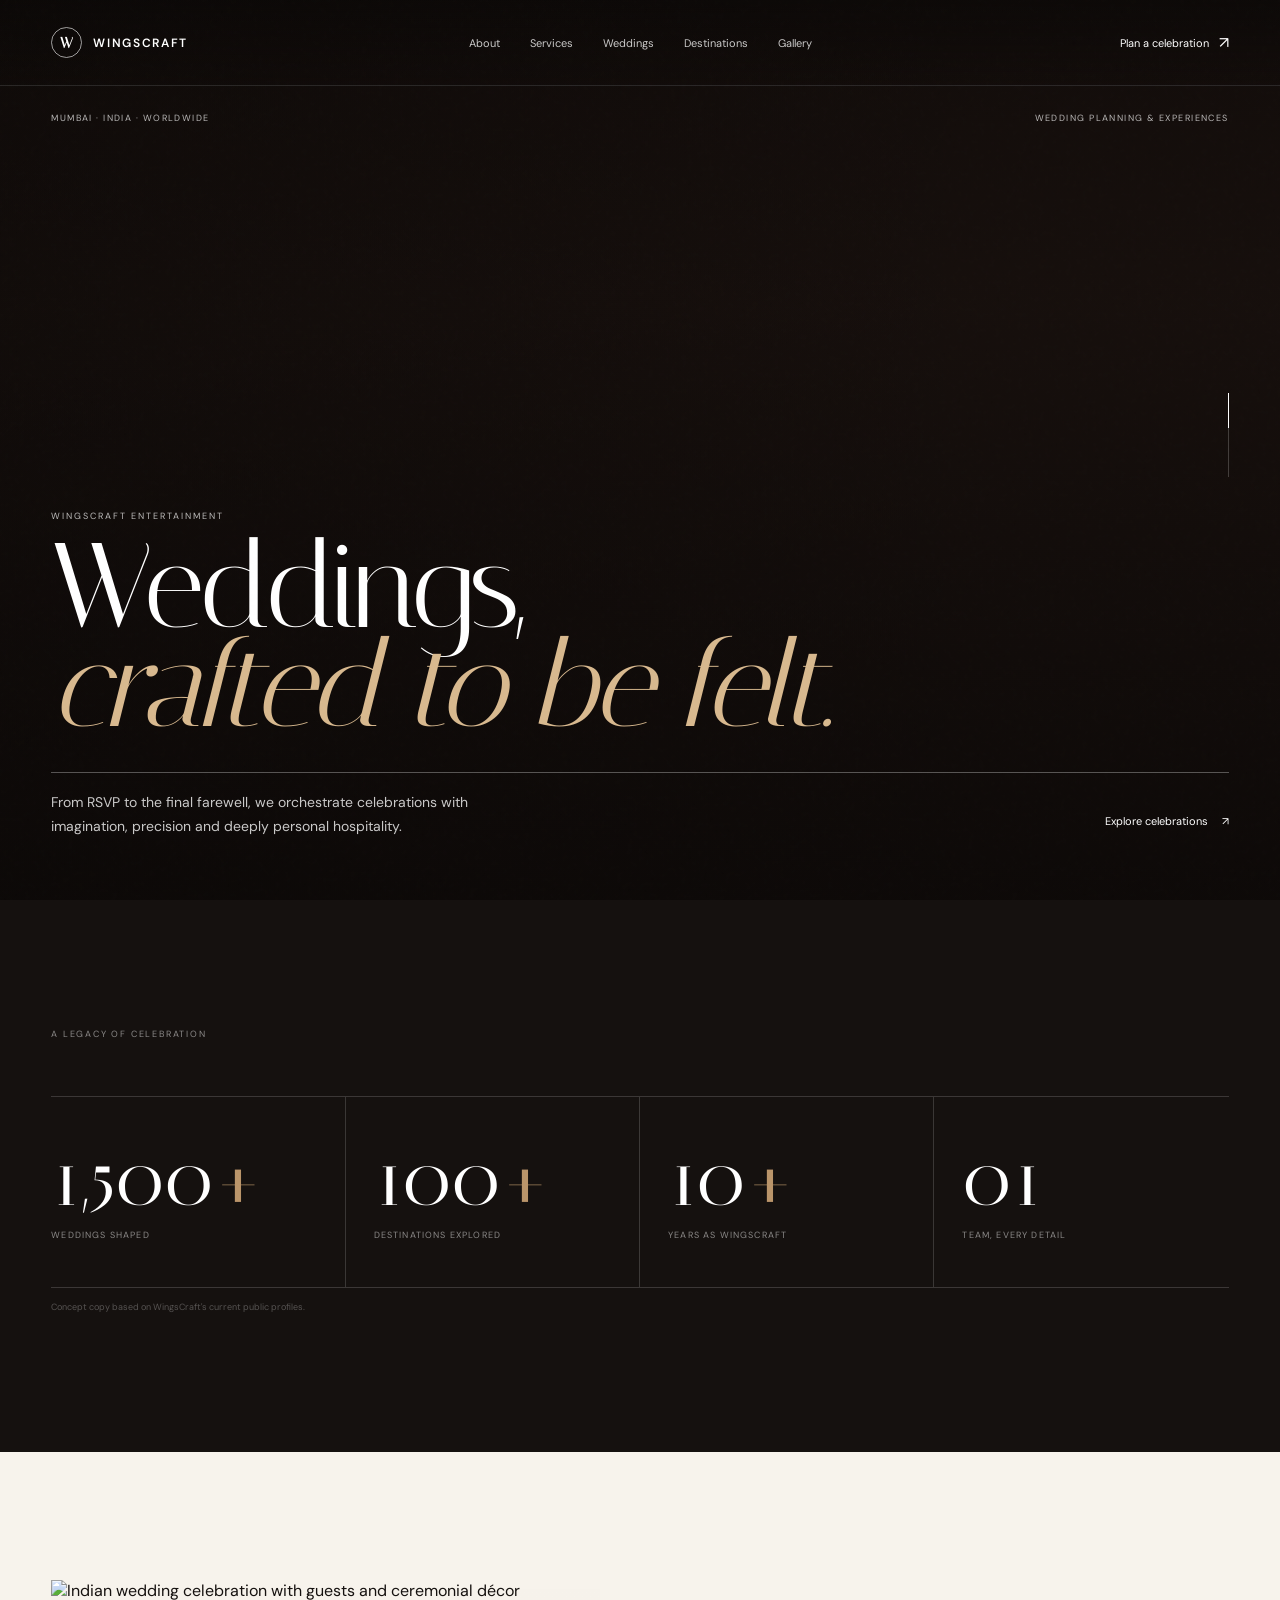
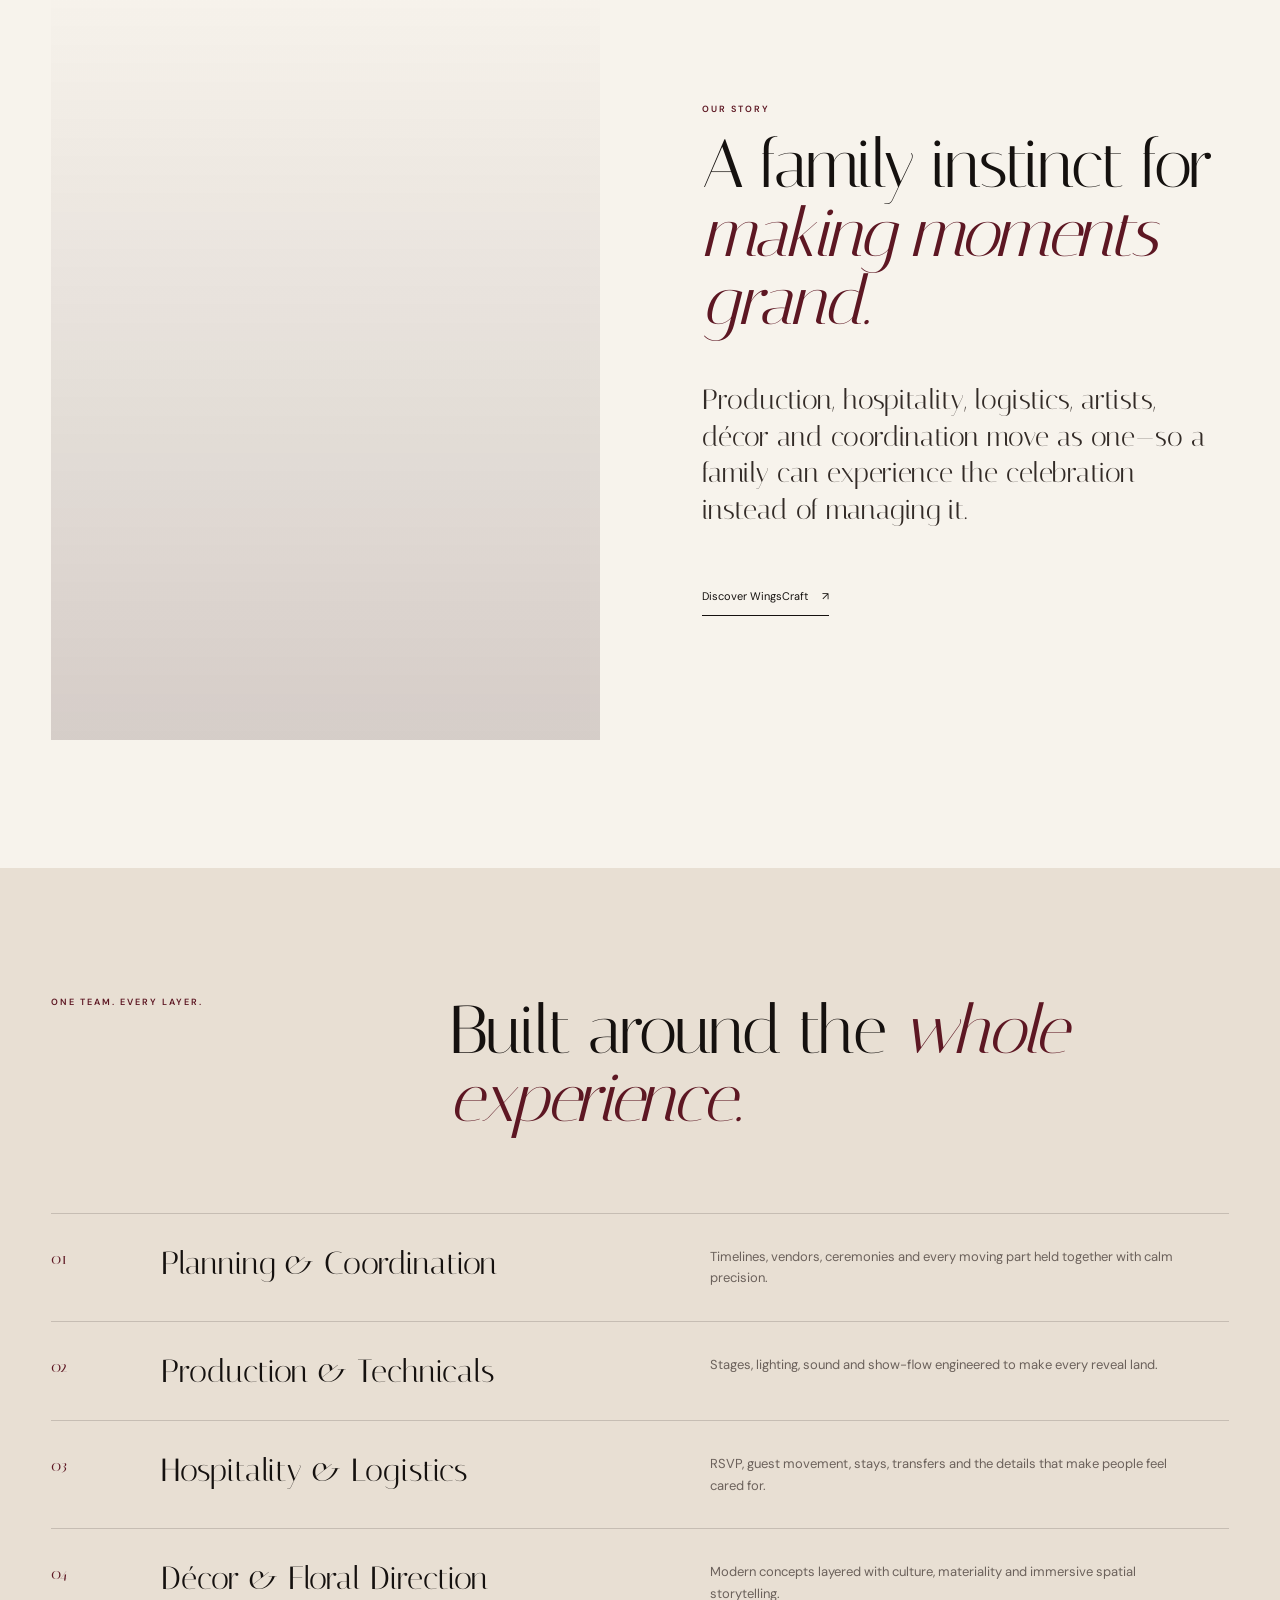
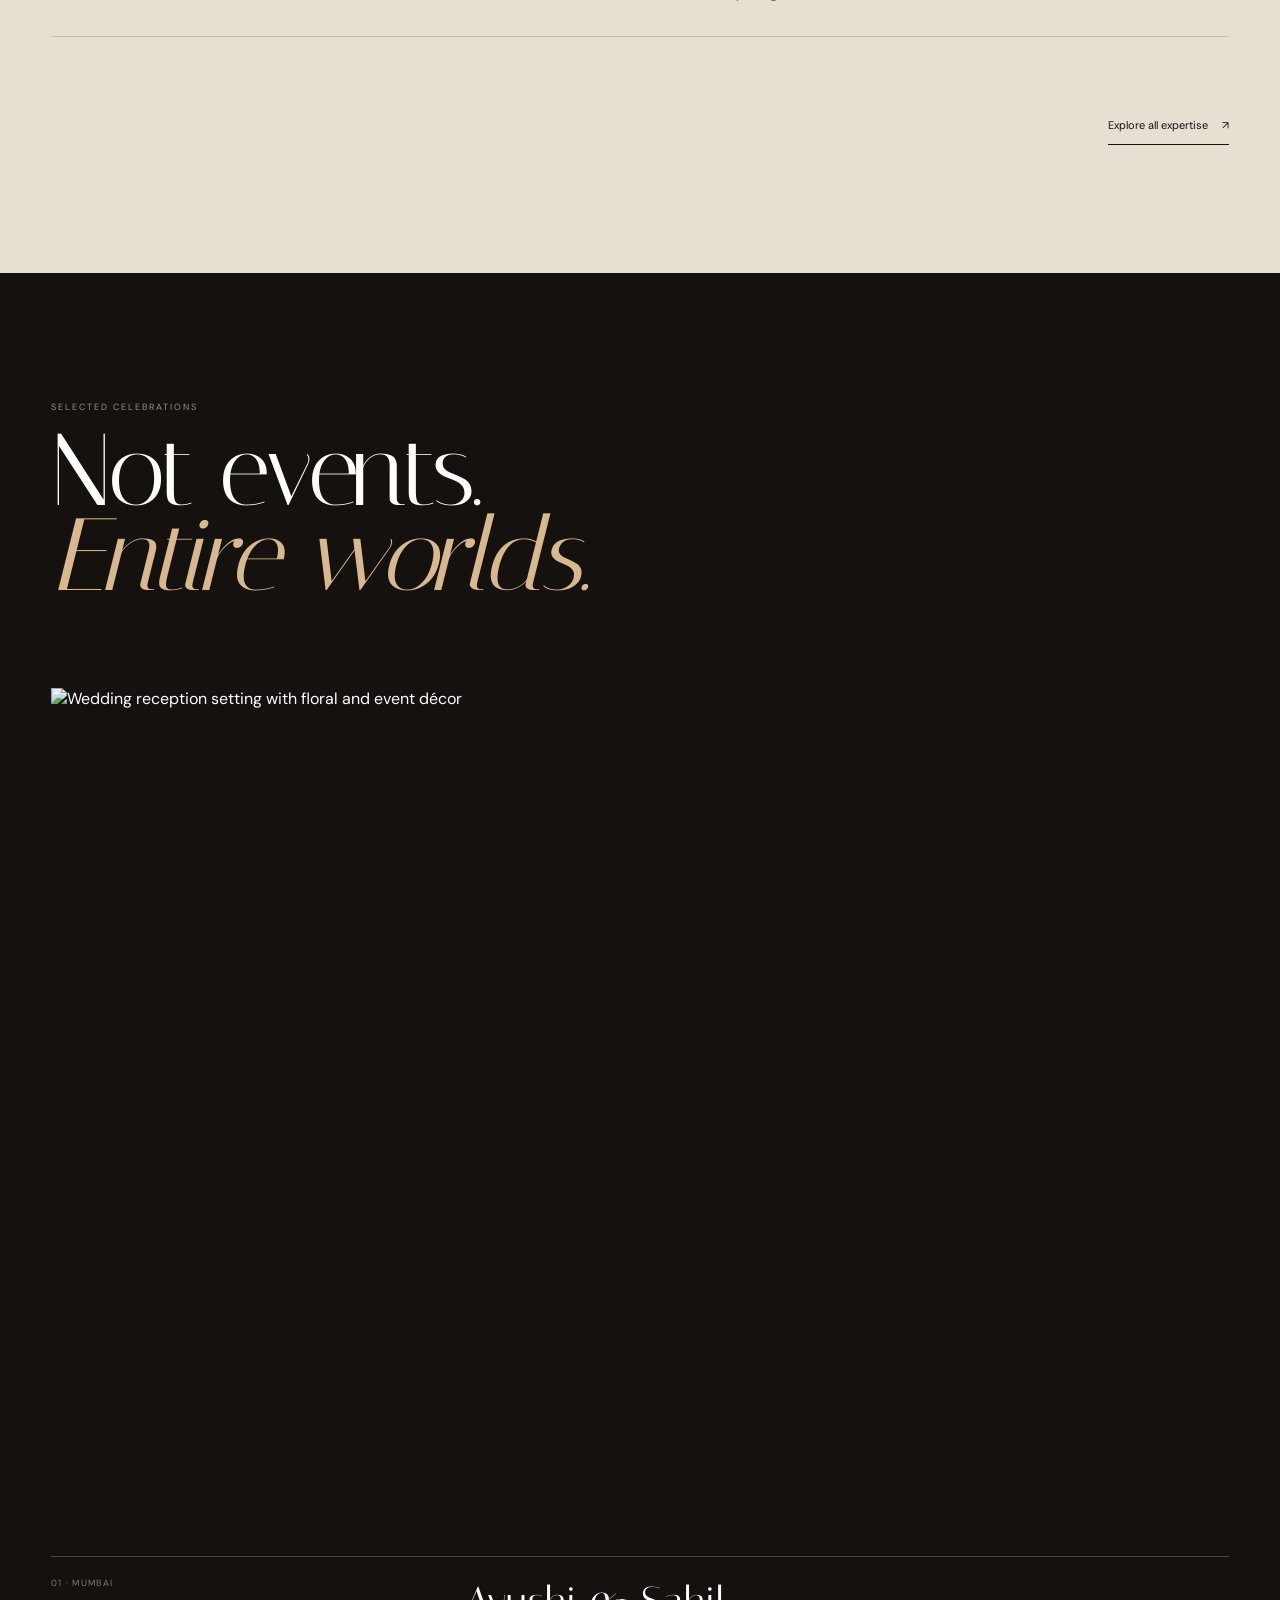
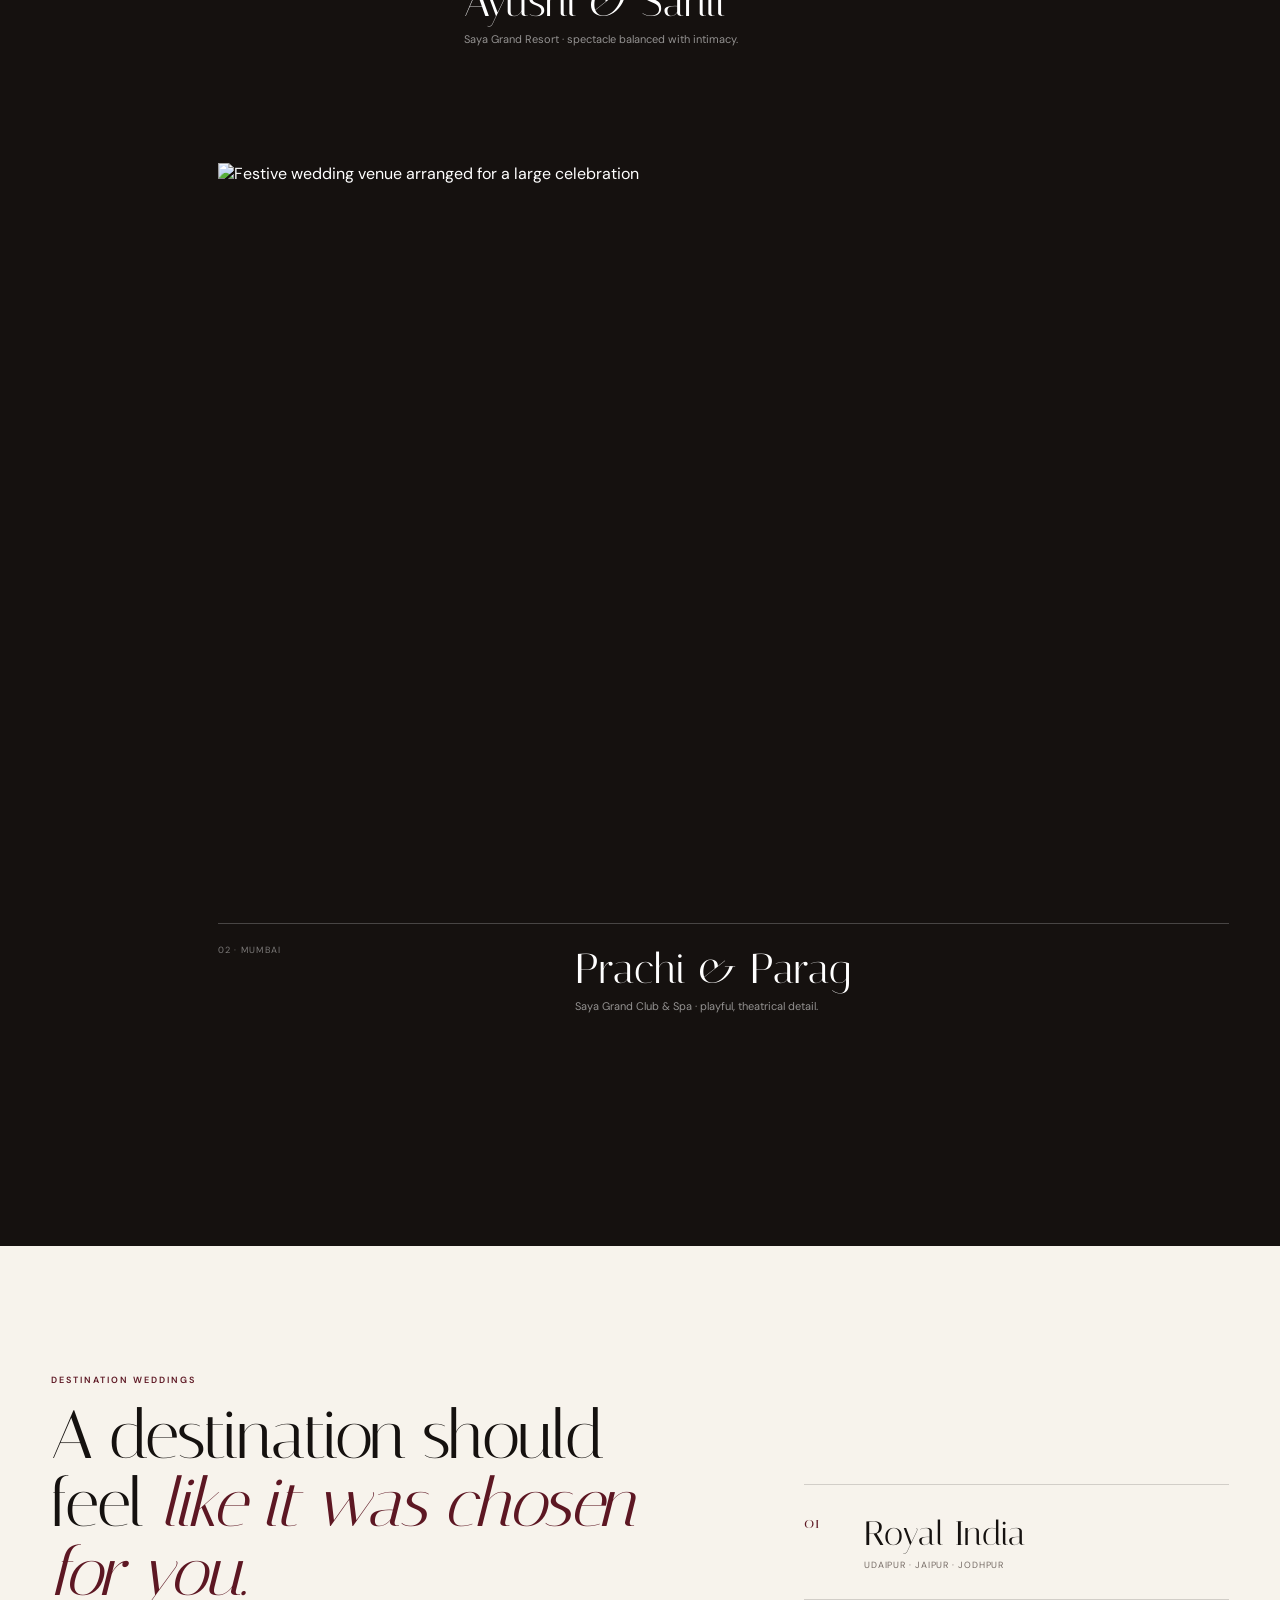
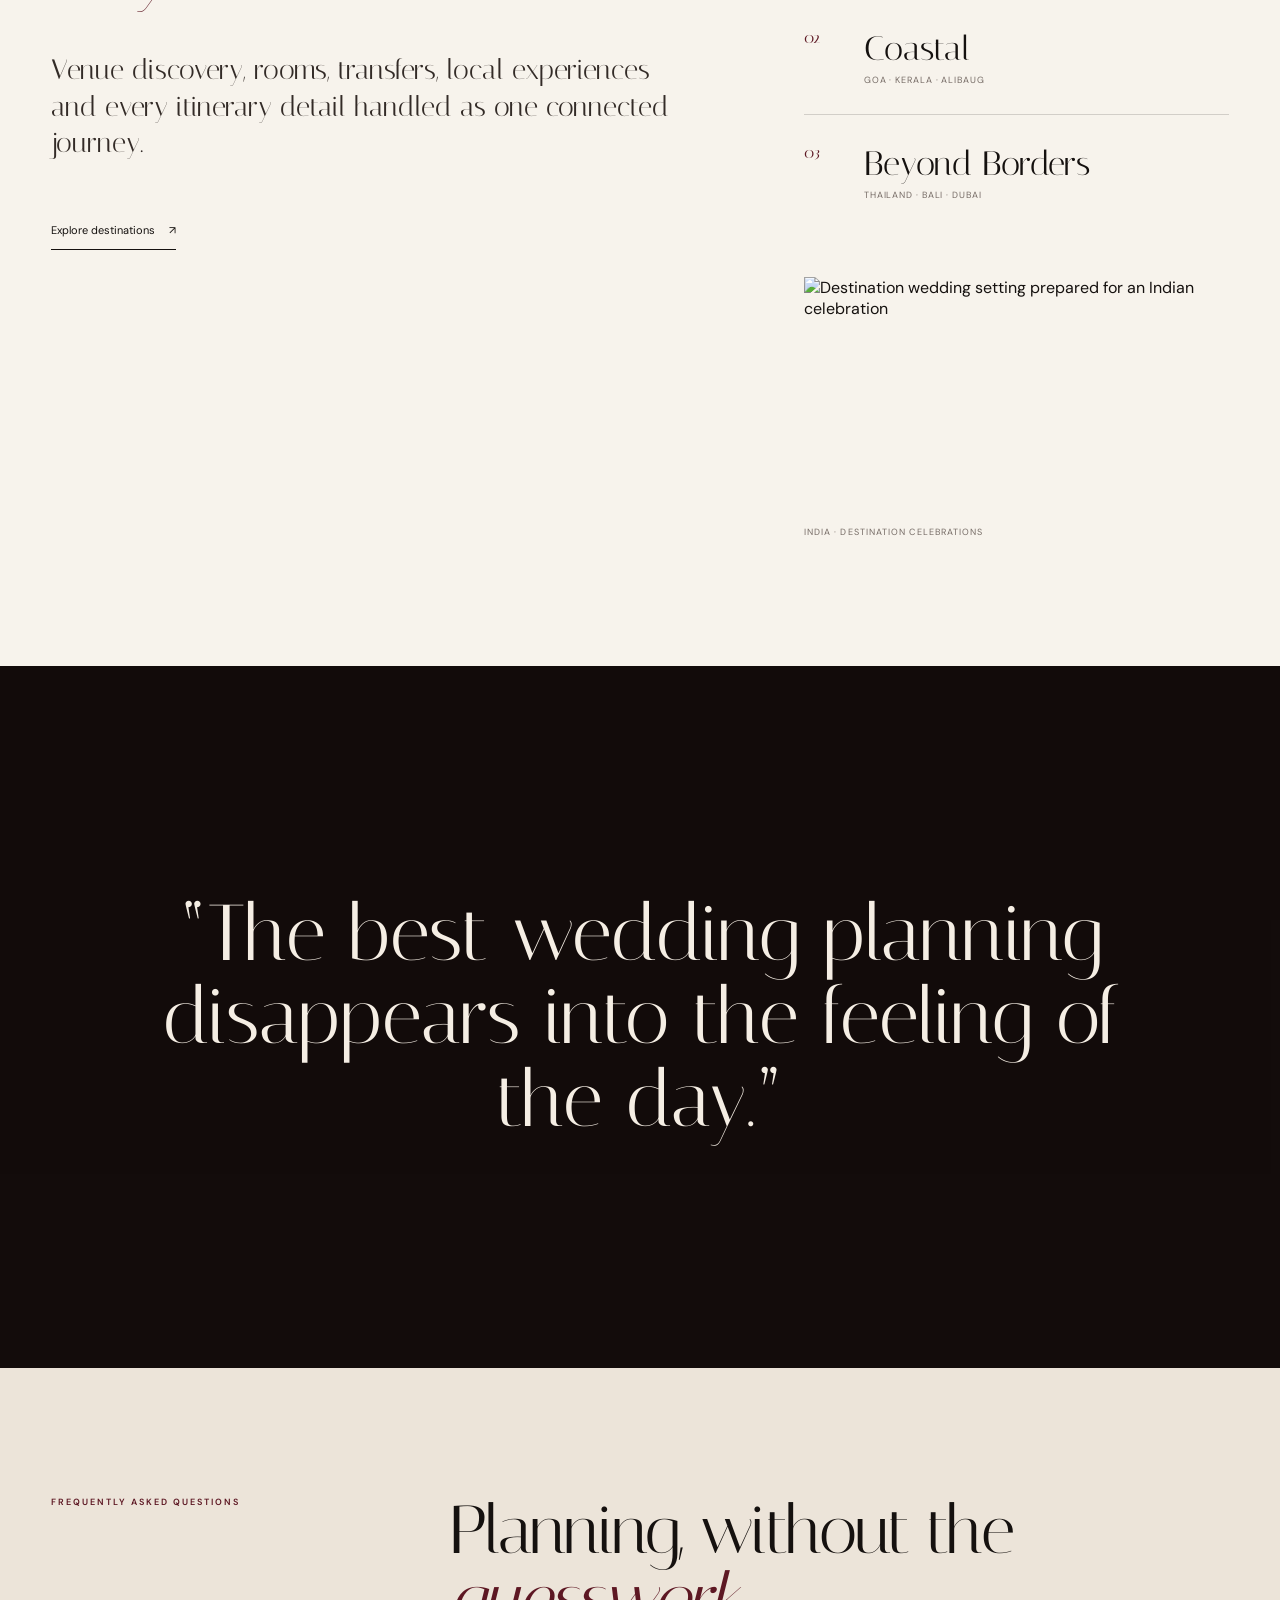
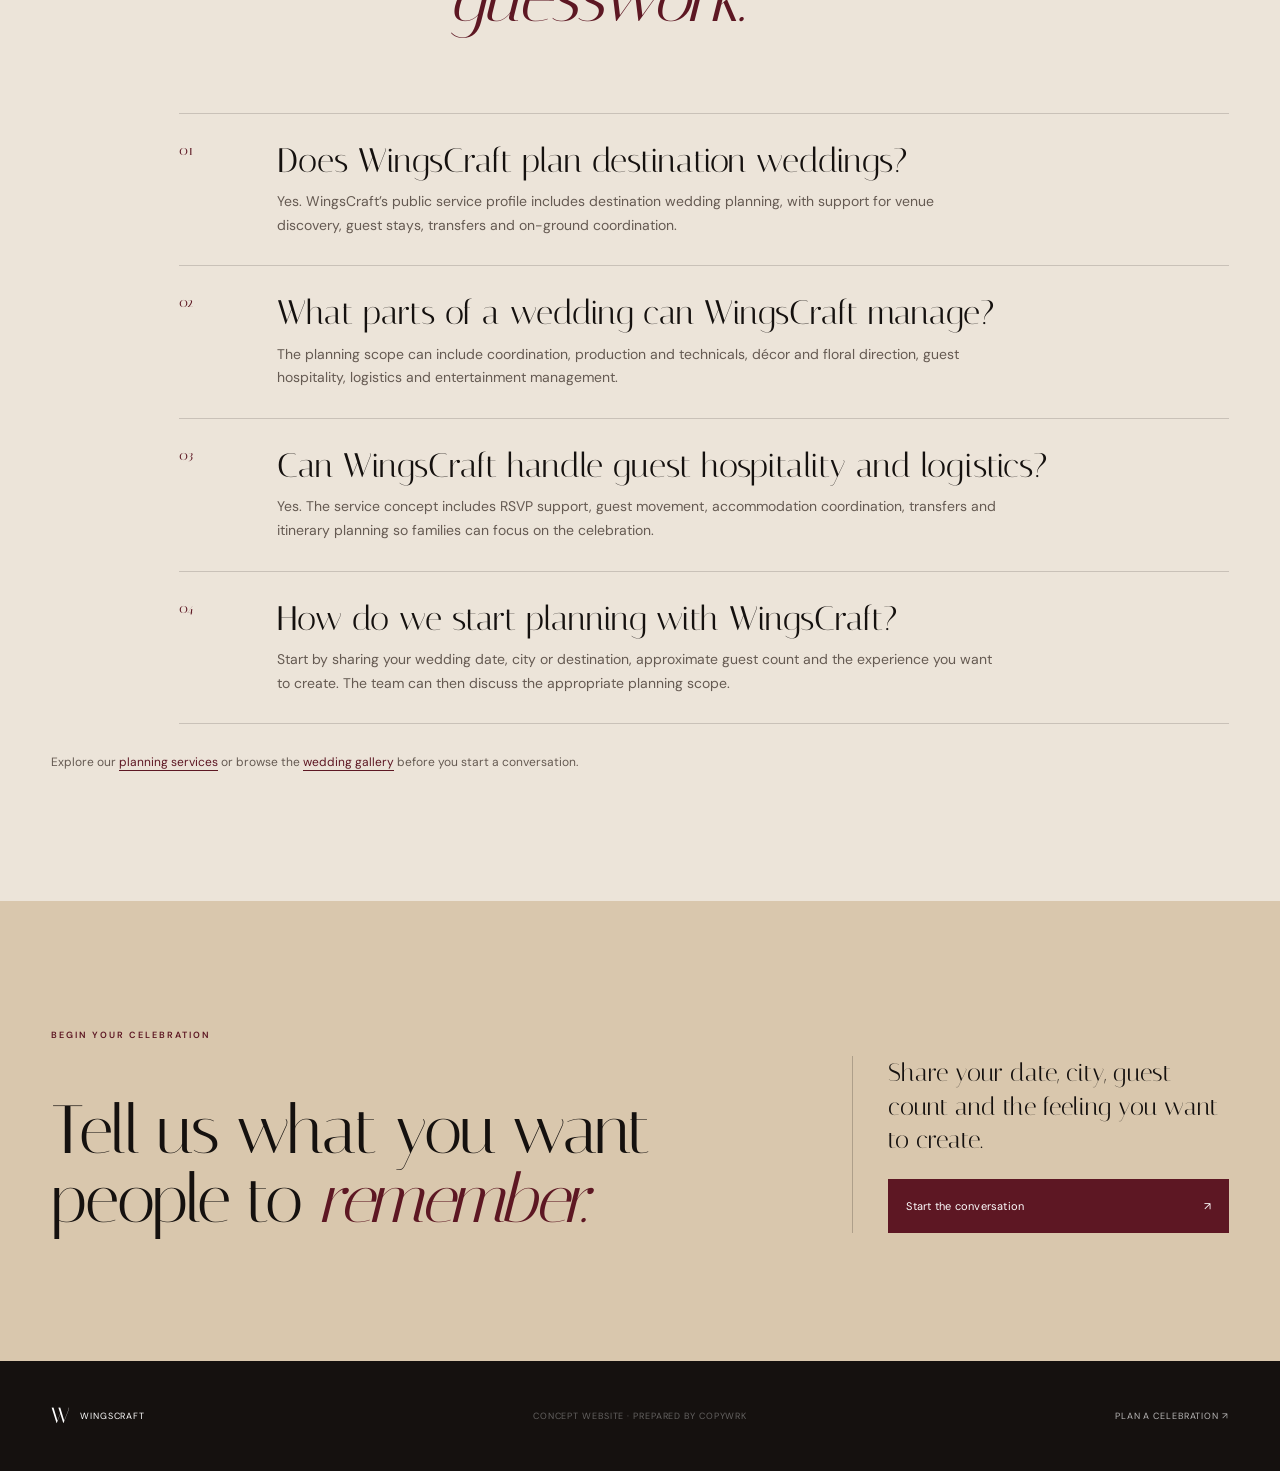
==== index.html @ 8fe32142 "Add files via upload" ====
<!DOCTYPE html>

<html lang="en"><head><meta charset="utf-8"/><meta content="width=device-width,initial-scale=1" name="viewport"/><meta content="#120f0d" name="theme-color"/>
<title>WingsCraft Entertainment | Luxury Wedding Planning</title><meta content="Luxury wedding planning by WingsCraft Entertainment for celebrations in Mumbai, destinations across India and worldwide, from planning to production." name="description"/>
<link href="https://fonts.googleapis.com" rel="preconnect"/><link crossorigin="" href="https://fonts.gstatic.com" rel="preconnect"/><link href="https://fonts.googleapis.com/css2?family=DM+Sans:wght@300;400;500;600&amp;family=Italiana&amp;display=swap" rel="stylesheet"/><link href="/style.css" rel="stylesheet"/><link href="https://wingscraft-demo.vercel.app/" rel="canonical"/><meta content="WingsCraft Entertainment | Luxury Wedding Planning" property="og:title"/><meta content="Luxury wedding planning by WingsCraft Entertainment for celebrations in Mumbai, destinations across India and worldwide, from planning to production." property="og:description"/><meta content="website" property="og:type"/><meta content="https://wingscraft-demo.vercel.app/" property="og:url"/><meta content="summary_large_image" name="twitter:card"/><meta content="WingsCraft Entertainment | Luxury Wedding Planning" name="twitter:title"/><meta content="Luxury wedding planning by WingsCraft Entertainment for celebrations in Mumbai, destinations across India and worldwide, from planning to production." name="twitter:description"/><script id="organization-schema" type="application/ld+json">{"@context": "https://schema.org", "@type": "Organization", "name": "WingsCraft Entertainment", "url": "https://wingscraft-demo.vercel.app", "description": "Wedding planning and event experience company serving Mumbai, India and destination celebrations.", "areaServed": ["Mumbai", "India", "International"], "contactPoint": {"@type": "ContactPoint", "telephone": "+91-96643-38087", "contactType": "customer service", "availableLanguage": ["English", "Hindi"]}}</script><script id="faq-schema" type="application/ld+json">{"@context": "https://schema.org", "@type": "FAQPage", "mainEntity": [{"@type": "Question", "name": "Does WingsCraft plan destination weddings?", "acceptedAnswer": {"@type": "Answer", "text": "Yes. WingsCraft’s public service profile includes destination wedding planning, with support for venue discovery, guest stays, transfers and on-ground coordination."}}, {"@type": "Question", "name": "What parts of a wedding can WingsCraft manage?", "acceptedAnswer": {"@type": "Answer", "text": "The planning scope can include coordination, production and technicals, décor and floral direction, guest hospitality, logistics and entertainment management."}}, {"@type": "Question", "name": "Can WingsCraft handle guest hospitality and logistics?", "acceptedAnswer": {"@type": "Answer", "text": "Yes. The service concept includes RSVP support, guest movement, accommodation coordination, transfers and itinerary planning so families can focus on the celebration."}}, {"@type": "Question", "name": "How do we start planning with WingsCraft?", "acceptedAnswer": {"@type": "Answer", "text": "Start by sharing your wedding date, city or destination, approximate guest count and the experience you want to create. The team can then discuss the appropriate planning scope."}}]}</script></head><body><div aria-hidden="true" class="noise"></div><div aria-hidden="true" class="cursor-glow"></div><header class="nav" id="nav">
<a aria-label="WingsCraft home" class="brand" href="/"><span class="brand-mark">W</span><span class="brand-word">WINGSCRAFT</span></a>
<nav aria-label="Primary" class="desktop-nav">
<a href="/about">About</a><a href="/services">Services</a><a href="/weddings">Weddings</a><a href="/destinations">Destinations</a><a href="/gallery">Gallery</a>
</nav>
<a class="nav-cta" href="/contact">Plan a celebration <span>↗</span></a>
<button aria-expanded="false" aria-label="Open menu" class="menu-toggle"><span></span><span></span></button>
</header>
<div aria-hidden="true" class="mobile-menu">
<nav><a href="/about">About</a><a href="/services">Services</a><a href="/weddings">Weddings</a><a href="/destinations">Destinations</a><a href="/gallery">Gallery</a><a href="/contact">Contact</a></nav>
<div class="mobile-menu-meta"><span>Mumbai · India · Worldwide</span><a href="https://wa.me/919664338087" rel="noopener" target="_blank">WhatsApp ↗</a></div>
</div><main id="top">
<section class="hero"><div aria-hidden="true" class="hero-media"><img alt="Luxury wedding celebration with elegant evening décor" decoding="async" fetchpriority="high" src="https://images.unsplash.com/photo-1773745060497-4cc1df774c72?auto=format&amp;fit=crop&amp;fm=webp&amp;ixlib=rb-4.1.0&amp;q=78&amp;w=1600"/></div><div class="hero-scrim"></div><div class="hero-topline reveal"><span>Mumbai · India · Worldwide</span><span>Wedding Planning &amp; Experiences</span></div><div class="hero-copy"><p class="eyebrow reveal">WingsCraft Entertainment</p><h1 class="display reveal">Weddings,<br/><em>crafted to be felt.</em></h1><div class="hero-bottom reveal"><p>From RSVP to the final farewell, we orchestrate celebrations with imagination, precision and deeply personal hospitality.</p><a class="text-link" href="/weddings">Explore celebrations <span>↗</span></a></div></div><div class="scroll-cue"><span></span></div></section>
<section class="numbers section-pad"><div class="section-kicker">A legacy of celebration</div><div class="number-grid"><article class="stat reveal"><strong>1,500<span>+</span></strong><p>weddings shaped</p></article><article class="stat reveal"><strong>100<span>+</span></strong><p>destinations explored</p></article><article class="stat reveal"><strong>10<span>+</span></strong><p>years as WingsCraft</p></article><article class="stat reveal"><strong>01</strong><p>team, every detail</p></article></div><p class="source-note">Concept copy based on WingsCraft's current public profiles.</p></section>
<section class="story section-pad"><div class="story-grid"><div class="story-image portrait parallax-img"><img alt="Indian wedding celebration with guests and ceremonial décor" decoding="async" loading="lazy" src="https://images.unsplash.com/photo-1735052712489-f45220126a0c?auto=format&amp;fit=crop&amp;fm=webp&amp;ixlib=rb-4.1.0&amp;q=78&amp;w=1200"/></div><div class="story-copy"><p class="eyebrow dark reveal">Our story</p><h2 class="section-title reveal">A family instinct for <em>making moments grand.</em></h2><p class="lead reveal">Production, hospitality, logistics, artists, décor and coordination move as one—so a family can experience the celebration instead of managing it.</p><a class="underline-link reveal" href="/about">Discover WingsCraft <span>↗</span></a></div></div></section>
<section class="services section-pad"><div class="section-head reveal"><p class="eyebrow dark">One team. Every layer.</p><h2 class="section-title">Built around the <em>whole experience.</em></h2></div><div class="service-list"><article class="service-item reveal"><span>01</span><h3>Planning &amp; Coordination</h3><p>Timelines, vendors, ceremonies and every moving part held together with calm precision.</p></article><article class="service-item reveal"><span>02</span><h3>Production &amp; Technicals</h3><p>Stages, lighting, sound and show-flow engineered to make every reveal land.</p></article><article class="service-item reveal"><span>03</span><h3>Hospitality &amp; Logistics</h3><p>RSVP, guest movement, stays, transfers and the details that make people feel cared for.</p></article><article class="service-item reveal"><span>04</span><h3>Décor &amp; Floral Direction</h3><p>Modern concepts layered with culture, materiality and immersive spatial storytelling.</p></article></div><div class="section-action"><a class="underline-link" href="/services">Explore all expertise <span>↗</span></a></div></section>
<section class="work"><div class="work-intro section-pad reveal"><p class="eyebrow">Selected celebrations</p><h2 class="display small">Not events.<br/><em>Entire worlds.</em></h2></div><a class="project project-one" href="/weddings"><div class="project-image"><img alt="Wedding reception setting with floral and event décor" decoding="async" loading="lazy" src="https://images.unsplash.com/photo-1744805624954-a6686543c3ff?auto=format&amp;fit=crop&amp;fm=webp&amp;ixlib=rb-4.1.0&amp;q=80&amp;w=1300"/></div><div class="project-meta"><span>01 · Mumbai</span><div><h3>Ayushi &amp; Sahil</h3><p>Saya Grand Resort · spectacle balanced with intimacy.</p></div></div></a><a class="project project-two" href="/weddings"><div class="project-image"><img alt="Festive wedding venue arranged for a large celebration" decoding="async" loading="lazy" src="https://images.unsplash.com/photo-1722952934708-749c22eb2e58?auto=format&amp;fit=crop&amp;fm=webp&amp;ixlib=rb-4.1.0&amp;q=80&amp;w=1300"/></div><div class="project-meta"><span>02 · Mumbai</span><div><h3>Prachi &amp; Parag</h3><p>Saya Grand Club &amp; Spa · playful, theatrical detail.</p></div></div></a></section>
<section class="destinations section-pad"><div class="dest-grid"><div class="dest-copy"><p class="eyebrow dark reveal">Destination weddings</p><h2 class="section-title reveal">A destination should feel <em>like it was chosen for you.</em></h2><p class="lead reveal">Venue discovery, rooms, transfers, local experiences and every itinerary detail handled as one connected journey.</p><a class="underline-link reveal" href="/destinations">Explore destinations <span>↗</span></a></div><div class="dest-cards"><article class="dest-card reveal"><span>01</span><h3>Royal India</h3><p>Udaipur · Jaipur · Jodhpur</p></article><article class="dest-card reveal"><span>02</span><h3>Coastal</h3><p>Goa · Kerala · Alibaug</p></article><article class="dest-card reveal"><span>03</span><h3>Beyond Borders</h3><p>Thailand · Bali · Dubai</p></article><figure class="dest-visual reveal"><img alt="Destination wedding setting prepared for an Indian celebration" decoding="async" loading="lazy" src="https://images.unsplash.com/photo-1735052712489-f45220126a0c?auto=format&amp;fit=crop&amp;fm=webp&amp;ixlib=rb-4.1.0&amp;q=76&amp;w=1000"/><figcaption>India · destination celebrations</figcaption></figure></div></div></section>
<section class="manifesto"><div class="manifesto-image"><img alt="Wedding guests celebrating together beneath warm event lighting" decoding="async" loading="lazy" src="https://images.unsplash.com/photo-1735052712464-9d24b69be5f5?auto=format&amp;fit=crop&amp;fm=webp&amp;ixlib=rb-4.1.0&amp;q=80&amp;w=1400"/></div><div class="manifesto-overlay"></div><blockquote class="reveal">“The best wedding planning disappears into the feeling of the day.”</blockquote></section>
<section class="faq-section section-pad" id="faq"><div class="section-head reveal"><p class="eyebrow dark">Frequently asked questions</p><h2 class="section-title">Planning, without the <em>guesswork.</em></h2></div><div class="faq-list"><article class="faq-item reveal"><span>01</span><div><h3>Does WingsCraft plan destination weddings?</h3><p>Yes. WingsCraft’s public service profile includes destination wedding planning, with support for venue discovery, guest stays, transfers and on-ground coordination.</p></div></article><article class="faq-item reveal"><span>02</span><div><h3>What parts of a wedding can WingsCraft manage?</h3><p>The planning scope can include coordination, production and technicals, décor and floral direction, guest hospitality, logistics and entertainment management.</p></div></article><article class="faq-item reveal"><span>03</span><div><h3>Can WingsCraft handle guest hospitality and logistics?</h3><p>Yes. The service concept includes RSVP support, guest movement, accommodation coordination, transfers and itinerary planning so families can focus on the celebration.</p></div></article><article class="faq-item reveal"><span>04</span><div><h3>How do we start planning with WingsCraft?</h3><p>Start by sharing your wedding date, city or destination, approximate guest count and the experience you want to create. The team can then discuss the appropriate planning scope.</p></div></article></div><p class="faq-links reveal">Explore our <a href="/services">planning services</a> or browse the <a href="/gallery">wedding gallery</a> before you start a conversation.</p></section><section class="contact section-pad"><p class="eyebrow dark reveal">Begin your celebration</p><div class="contact-grid"><h2 class="section-title reveal">Tell us what you want people to <em>remember.</em></h2><div class="contact-card reveal"><p>Share your date, city, guest count and the feeling you want to create.</p><a class="primary-btn" href="/contact">Start the conversation <span>↗</span></a></div></div></section>
</main><footer>
<a class="footer-brand" href="/"><span>W</span> WINGSCRAFT</a>
<div class="footer-note">Concept website · Prepared by Copywrk</div>
<a href="/contact">Plan a celebration ↗</a>
</footer><div aria-label="Quick contact" class="mobile-contact-bar"><a href="/weddings">View weddings</a><a href="https://wa.me/919664338087" rel="noopener" target="_blank">WhatsApp WingsCraft</a></div><script src="https://cdn.jsdelivr.net/npm/@studio-freight/lenis@1.0.42/dist/lenis.min.js"></script><script src="https://cdn.jsdelivr.net/npm/animejs@3.2.2/lib/anime.min.js"></script><script src="/script.js"></script></body></html>
---- style.css ----
:root{
  --ink:#15110f;
  --cream:#f2ede5;
  --paper:#f7f3ec;
  --wine:#5d1723;
  --gold:#ba956a;
  --line:rgba(21,17,15,.16);
  --sans:"DM Sans",system-ui,-apple-system,BlinkMacSystemFont,"Segoe UI",sans-serif;
  --serif:"Italiana",Georgia,serif;
  --gutter:20px;
  --section:76px;
  --nav-h:68px;
}

*{box-sizing:border-box}
html{scroll-behavior:smooth;background:var(--ink);text-size-adjust:100%;-webkit-text-size-adjust:100%}
body{margin:0;padding-bottom:72px;color:var(--ink);background:var(--paper);font-family:var(--sans);font-weight:400;overflow-x:hidden;-webkit-font-smoothing:antialiased}
a{color:inherit;text-decoration:none}
img{max-width:100%;display:block}
button,input{font:inherit}
button,a{-webkit-tap-highlight-color:transparent}
::selection{background:var(--wine);color:#fff}
.noise{position:fixed;inset:0;pointer-events:none;z-index:9998;opacity:.022;background-image:url("data:image/svg+xml,%3Csvg viewBox='0 0 180 180' xmlns='http://www.w3.org/2000/svg'%3E%3Cfilter id='n'%3E%3CfeTurbulence type='fractalNoise' baseFrequency='.92' numOctaves='4' stitchTiles='stitch'/%3E%3C/filter%3E%3Crect width='100%25' height='100%25' filter='url(%23n)' opacity='.55'/%3E%3C/svg%3E")}
.cursor-glow{display:none}
.reveal{opacity:0;transform:translateY(18px)}

/* Mobile-first navigation */
.nav{position:fixed;left:0;right:0;top:0;height:var(--nav-h);display:flex;align-items:center;justify-content:space-between;padding:0 var(--gutter);z-index:1001;color:#fff;border-bottom:1px solid rgba(255,255,255,.12);transition:height .3s ease,background .3s ease,border-color .3s ease;background:linear-gradient(to bottom,rgba(10,8,7,.58),rgba(10,8,7,.08))}
.nav.scrolled{background:rgba(21,17,15,.92);backdrop-filter:blur(16px);-webkit-backdrop-filter:blur(16px);border-color:rgba(255,255,255,.08)}
.brand{display:flex;align-items:center;gap:9px;letter-spacing:.14em;font-size:10px;font-weight:600;position:relative;z-index:1002}
.brand-mark{display:grid;place-items:center;width:31px;height:31px;border:1px solid rgba(255,255,255,.6);border-radius:50%;font-family:var(--serif);font-size:15px;letter-spacing:0}
.desktop-nav,.nav-cta{display:none}
.menu-toggle{display:grid;place-items:center;width:44px;height:44px;background:none;border:0;color:#fff;padding:8px;cursor:pointer;position:relative;z-index:1002}
.menu-toggle span{display:block;width:25px;height:1px;background:currentColor;margin:4px 0;transition:transform .32s ease}
.nav.menu-open{background:transparent;border-color:transparent}
.nav.menu-open .menu-toggle span:first-child{transform:translateY(4.5px) rotate(45deg)}
.nav.menu-open .menu-toggle span:last-child{transform:translateY(-4.5px) rotate(-45deg)}
.mobile-menu{position:fixed;inset:0;background:var(--ink);color:#fff;z-index:1000;display:flex;flex-direction:column;justify-content:space-between;padding:calc(var(--nav-h) + 46px) var(--gutter) calc(28px + env(safe-area-inset-bottom));opacity:0;visibility:hidden;transform:translateY(-10px);transition:opacity .28s ease,visibility .28s ease,transform .28s ease}
.mobile-menu.open{opacity:1;visibility:visible;transform:none}
.mobile-menu nav{display:flex;flex-direction:column}
.mobile-menu nav a{font-family:var(--serif);font-size:clamp(37px,11vw,54px);line-height:1.05;border-bottom:1px solid rgba(255,255,255,.14);padding:11px 0;min-height:56px}
.mobile-menu-meta{display:grid;gap:12px;font-size:10px;letter-spacing:.08em;text-transform:uppercase;color:rgba(255,255,255,.55)}
.mobile-menu-meta a{color:#fff}

/* Persistent phone CTA */
.mobile-contact-bar{position:fixed;left:0;right:0;bottom:0;z-index:950;display:grid;grid-template-columns:.85fr 1.15fr;gap:8px;padding:8px 10px calc(8px + env(safe-area-inset-bottom));background:rgba(21,17,15,.94);backdrop-filter:blur(14px);-webkit-backdrop-filter:blur(14px);border-top:1px solid rgba(255,255,255,.1)}
.mobile-contact-bar a{min-height:48px;display:flex;align-items:center;justify-content:center;font-size:11px;font-weight:600;letter-spacing:.05em;text-transform:uppercase;border:1px solid rgba(255,255,255,.22);color:#fff}
.mobile-contact-bar a:last-child{background:var(--wine);border-color:var(--wine)}

/* Mobile-first home hero */
.hero{height:100svh;min-height:650px;position:relative;color:#fff;overflow:hidden;background:#19110e}
.hero-media{position:absolute;inset:-3%;background-image:url('https://images.unsplash.com/photo-1773745060497-4cc1df774c72?auto=format&fit=crop&fm=jpg&ixlib=rb-4.1.0&q=78&w=1600');background-size:cover;background-position:56% center;transform:scale(1.03)}
.hero-scrim{position:absolute;inset:0;background:linear-gradient(180deg,rgba(11,8,7,.48),rgba(11,8,7,.18) 34%,rgba(11,8,7,.83) 100%),linear-gradient(90deg,rgba(9,7,6,.36),transparent 78%)}
.hero-topline{position:absolute;top:calc(var(--nav-h) + 27px);left:var(--gutter);right:var(--gutter);font-size:9px;letter-spacing:.16em;text-transform:uppercase;color:rgba(255,255,255,.7)}
.hero-topline span:last-child{display:none}
.hero-copy{position:absolute;left:var(--gutter);right:var(--gutter);bottom:34px;z-index:2}
.eyebrow{font-size:9px;letter-spacing:.22em;text-transform:uppercase;margin:0 0 15px;color:rgba(255,255,255,.72)}
.eyebrow.dark{color:var(--wine);font-weight:600}
.display{font-family:var(--serif);font-size:clamp(49px,15vw,68px);line-height:.9;letter-spacing:-.035em;font-weight:400;margin:0;max-width:1100px}
.display em,.section-title em{font-style:italic;color:#d8b98f}
.display.small{font-size:clamp(47px,14vw,64px)}
.hero-bottom{margin-top:27px;border-top:1px solid rgba(255,255,255,.3);padding-top:16px;display:grid;gap:18px}
.hero-bottom p{font-size:13px;line-height:1.6;color:rgba(255,255,255,.78);margin:0;max-width:470px}
.text-link{font-size:11px;display:inline-flex;gap:14px;align-items:center;white-space:nowrap;min-height:36px}
.scroll-cue{display:none}

/* Shared mobile typography + spacing */
.section-pad{padding:var(--section) var(--gutter)}
.section-kicker{font-size:9px;letter-spacing:.2em;text-transform:uppercase;color:rgba(255,255,255,.5);margin-bottom:34px}
.section-title{font-family:var(--serif);font-size:clamp(41px,12.5vw,58px);line-height:1.01;letter-spacing:-.03em;font-weight:400;margin:0;color:var(--ink)}
.section-title em{color:var(--wine)}
.lead{font-family:var(--serif);font-size:24px;line-height:1.3;margin:30px 0 18px;color:#332b27}
.body-copy{font-size:13px;line-height:1.75;max-width:560px;color:#6b615b}
.underline-link{display:inline-flex;gap:14px;align-items:center;margin-top:24px;padding:8px 0;border-bottom:1px solid currentColor;font-size:11px;min-height:40px}
.primary-btn{display:flex;justify-content:space-between;align-items:center;min-height:54px;background:var(--wine);color:#fff;padding:17px 18px;font-size:11px;letter-spacing:.02em;transition:.25s}

/* Numbers */
.numbers{background:var(--ink);color:#fff;position:relative}
.number-grid{display:grid;grid-template-columns:1fr 1fr;border-top:1px solid rgba(255,255,255,.16);border-bottom:1px solid rgba(255,255,255,.16)}
.stat{padding:25px 15px 25px 0;border-bottom:1px solid rgba(255,255,255,.16)}
.stat:nth-child(odd){border-right:1px solid rgba(255,255,255,.16)}
.stat:nth-child(even){padding-left:15px}
.stat:nth-last-child(-n+2){border-bottom:0}
.stat strong{display:block;font-family:var(--serif);font-weight:400;font-size:44px;line-height:1}
.stat strong span{color:var(--gold)}
.stat p{font-size:9px;text-transform:uppercase;letter-spacing:.13em;color:rgba(255,255,255,.5);margin:11px 0 0;line-height:1.4}
.source-note{font-size:9px;color:rgba(255,255,255,.28);margin-top:13px;line-height:1.5}

/* Story */
.story{background:var(--paper)}
.story-grid{display:grid;gap:42px}
.story-image{height:58svh;min-height:430px;background-size:cover;background-position:center;background-image:linear-gradient(180deg,transparent,rgba(40,10,15,.16)),url('https://images.unsplash.com/photo-1735052712489-f45220126a0c?auto=format&fit=crop&fm=jpg&ixlib=rb-4.1.0&q=78&w=1200')}
.story-copy{max-width:680px}

/* Services */
.services{background:#e8dfd3}
.section-head{display:grid;gap:8px;margin-bottom:44px}
.service-list{border-top:1px solid var(--line)}
.service-item{display:grid;grid-template-columns:42px 1fr;column-gap:10px;row-gap:10px;padding:24px 0;border-bottom:1px solid var(--line);align-items:start}
.service-item>span{font-family:var(--serif);color:var(--wine);font-size:16px;padding-top:3px}
.service-item h3{font-family:var(--serif);font-size:27px;line-height:1.08;font-weight:400;margin:0}
.service-item p{grid-column:2;font-size:12px;line-height:1.65;color:#6b615b;margin:0;max-width:470px}
.section-action{margin-top:26px;display:flex;justify-content:flex-start}
.service-list.rich .service-item{padding-top:28px;padding-bottom:28px}

/* Work / weddings */
.work{background:var(--ink);color:#fff;padding-bottom:72px}
.work-intro{padding-bottom:46px}
.work-intro .eyebrow{color:rgba(255,255,255,.54)}
.project{display:block;margin:0 var(--gutter) 62px}
.project-image{width:100%;aspect-ratio:4/5;background-size:cover;background-position:center}
.project-one .project-image{background-image:url('https://images.unsplash.com/photo-1744805624954-a6686543c3ff?auto=format&fit=crop&fm=jpg&ixlib=rb-4.1.0&q=80&w=1300')}
.project-two .project-image{background-image:url('https://images.unsplash.com/photo-1722952934708-749c22eb2e58?auto=format&fit=crop&fm=jpg&ixlib=rb-4.1.0&q=80&w=1300');background-position:center 35%}
.project-three .project-image{background-image:url('https://images.unsplash.com/photo-1773745060497-4cc1df774c72?auto=format&fit=crop&fm=jpg&ixlib=rb-4.1.0&q=78&w=1300')}
.project-meta{display:grid;gap:11px;border-top:1px solid rgba(255,255,255,.22);padding-top:15px;margin-top:12px}
.project-meta>span{font-size:9px;text-transform:uppercase;letter-spacing:.14em;color:rgba(255,255,255,.44)}
.project-meta h3{font-family:var(--serif);font-size:34px;font-weight:400;margin:0 0 4px}
.project-meta p{font-size:11px;color:rgba(255,255,255,.54);margin:0;max-width:540px;line-height:1.55}

/* Destinations */
.destinations{background:var(--paper)}
.dest-grid{display:grid;gap:42px}
.dest-copy .lead{max-width:760px}
.dest-cards{padding-top:0}
.dest-card{padding:22px 0;border-top:1px solid var(--line);display:grid;grid-template-columns:42px 1fr;position:relative}
.dest-card:last-child{border-bottom:1px solid var(--line)}
.dest-card span{font-family:var(--serif);color:var(--wine)}
.dest-card h3{font-family:var(--serif);font-size:28px;font-weight:400;margin:0}
.dest-card p{grid-column:2;font-size:9px;letter-spacing:.1em;text-transform:uppercase;color:#756b65;margin:5px 0 0}

/* Manifesto + CTA */
.manifesto{height:68svh;min-height:500px;position:relative;display:grid;place-items:center;color:#fff;overflow:hidden;background:var(--ink)}
.manifesto-image{position:absolute;inset:-3%;background:url('https://images.unsplash.com/photo-1735052712464-9d24b69be5f5?auto=format&fit=crop&fm=jpg&ixlib=rb-4.1.0&q=80&w=1400') center/cover}
.manifesto-overlay{position:absolute;inset:0;background:rgba(17,8,8,.58)}
.manifesto blockquote{position:relative;z-index:2;font-family:var(--serif);font-size:clamp(36px,10.5vw,50px);line-height:1.05;text-align:center;max-width:900px;margin:0 22px;color:#f5eee4}
.contact{background:#d9c7ad}
.contact-grid{display:grid;gap:34px}
.contact-card{border-top:1px solid rgba(21,17,15,.22);padding-top:24px}
.contact-card p{font-family:var(--serif);font-size:22px;line-height:1.35;margin:0 0 22px}
.contact-card small{display:block;margin-top:15px;font-size:9px;color:#655a52}

/* Footer */
footer{background:var(--ink);color:#fff;padding:40px var(--gutter) 38px;display:grid;gap:20px;font-size:9px;letter-spacing:.1em;text-transform:uppercase}
footer .footer-note{color:rgba(255,255,255,.34)}
footer>a{color:rgba(255,255,255,.7)}
.footer-brand{display:flex;align-items:center;gap:9px;color:#fff}
.footer-brand span{font-family:var(--serif);font-size:22px}

/* Inner page hero */
.page-hero{height:80svh;min-height:570px;position:relative;overflow:hidden;color:#fff;background:var(--ink)}
.page-hero-media{position:absolute;inset:-3%;background-size:cover;background-position:center;transform:scale(1.03)}
.page-hero-scrim{position:absolute;inset:0;background:linear-gradient(180deg,rgba(10,8,7,.4),rgba(10,8,7,.76))}
.page-hero-copy{position:absolute;left:var(--gutter);right:var(--gutter);bottom:42px;z-index:2;max-width:1050px}
.page-intro{max-width:650px;font-size:13px;line-height:1.65;color:rgba(255,255,255,.72);margin:20px 0 0}
.about-hero .page-hero-media{background-image:url('https://images.unsplash.com/photo-1735052712489-f45220126a0c?auto=format&fit=crop&fm=jpg&ixlib=rb-4.1.0&q=80&w=1400')}
.services-hero .page-hero-media{background-image:url('https://images.unsplash.com/photo-1744805624954-a6686543c3ff?auto=format&fit=crop&fm=jpg&ixlib=rb-4.1.0&q=80&w=1400')}
.weddings-hero .page-hero-media{background-image:url('https://images.unsplash.com/photo-1722952934708-749c22eb2e58?auto=format&fit=crop&fm=jpg&ixlib=rb-4.1.0&q=80&w=1400')}
.destinations-hero .page-hero-media{background-image:url('https://images.unsplash.com/photo-1773745060497-4cc1df774c72?auto=format&fit=crop&fm=jpg&ixlib=rb-4.1.0&q=80&w=1400')}
.gallery-hero .page-hero-media{background-image:url('https://images.unsplash.com/photo-1735052712464-9d24b69be5f5?auto=format&fit=crop&fm=jpg&ixlib=rb-4.1.0&q=80&w=1400')}
.contact-hero .page-hero-media{background-image:url('https://images.unsplash.com/photo-1744805624954-a6686543c3ff?auto=format&fit=crop&fm=jpg&ixlib=rb-4.1.0&q=72&w=1400');filter:saturate(.75)}

/* Editorial / About */
.editorial{background:var(--paper)}
.editorial-grid{display:grid;gap:22px}
.editorial-grid>div{max-width:950px}
.split-media{display:grid;background:var(--wine);color:#fff}
.split-image{min-height:58svh;background-size:cover;background-position:center}
.about-img-one{background-image:url('https://images.unsplash.com/photo-1744805624954-a6686543c3ff?auto=format&fit=crop&fm=jpg&ixlib=rb-4.1.0&q=80&w=1200')}
.split-copy{padding:64px var(--gutter);display:flex;flex-direction:column;justify-content:center}
.split-copy h2{font-family:var(--serif);font-weight:400;font-size:46px;line-height:1.04;margin:16px 0}
.split-copy em{color:#d6b17d}
.split-copy p{font-size:13px;line-height:1.75;color:rgba(255,255,255,.7);max-width:520px}

/* Process */
.process{background:#d9c7ad}
.process-grid{display:grid;border-top:1px solid rgba(21,17,15,.22)}
.process-grid article{padding:25px 0;border-bottom:1px solid rgba(21,17,15,.22)}
.process-grid span{font-family:var(--serif);color:var(--wine);font-size:18px}
.process-grid h3{font-family:var(--serif);font-size:29px;font-weight:400;margin:18px 0 8px}
.process-grid p{font-size:12px;line-height:1.65;color:#655a52;margin:0}

/* Weddings portfolio */
.portfolio-grid{background:var(--ink);color:#fff;display:grid;gap:56px}
.portfolio-card{display:block}
.pc-img{height:auto;aspect-ratio:4/5;background-size:cover;background-position:center}
.portfolio-card.wide .pc-img{aspect-ratio:4/3}
.p1{background-image:url('https://images.unsplash.com/photo-1744805624954-a6686543c3ff?auto=format&fit=crop&fm=jpg&ixlib=rb-4.1.0&q=80&w=1400')}
.p2{background-image:url('https://images.unsplash.com/photo-1722952934708-749c22eb2e58?auto=format&fit=crop&fm=jpg&ixlib=rb-4.1.0&q=80&w=1200')}
.p3{background-image:url('https://images.unsplash.com/photo-1773745060497-4cc1df774c72?auto=format&fit=crop&fm=jpg&ixlib=rb-4.1.0&q=80&w=1200')}
.p4{background-image:url('https://images.unsplash.com/photo-1735052712464-9d24b69be5f5?auto=format&fit=crop&fm=jpg&ixlib=rb-4.1.0&q=80&w=1400')}
.pc-meta{border-top:1px solid rgba(255,255,255,.2);margin-top:11px;padding-top:12px}
.pc-meta span{font-size:9px;letter-spacing:.14em;text-transform:uppercase;color:rgba(255,255,255,.44)}
.pc-meta h2{font-family:var(--serif);font-size:33px;font-weight:400;margin:9px 0 4px}
.pc-meta p{font-size:11px;color:rgba(255,255,255,.54);margin:0;line-height:1.5}
.wedding-manifesto{background-image:url('https://images.unsplash.com/photo-1773745060497-4cc1df774c72?auto=format&fit=crop&fm=jpg&ixlib=rb-4.1.0&q=80&w=1400')}

/* Destination page */
.destination-showcase{background:var(--paper)}
.destination-row{display:grid;gap:26px;margin-bottom:70px}
.destination-photo{height:auto;aspect-ratio:4/5;background-size:cover;background-position:center}
.d1{background-image:url('https://images.unsplash.com/photo-1735052712489-f45220126a0c?auto=format&fit=crop&fm=jpg&ixlib=rb-4.1.0&q=78&w=1200')}
.d2{background-image:url('https://images.unsplash.com/photo-1773745060497-4cc1df774c72?auto=format&fit=crop&fm=jpg&ixlib=rb-4.1.0&q=78&w=1200')}
.d3{background-image:url('https://images.unsplash.com/photo-1722952934708-749c22eb2e58?auto=format&fit=crop&fm=jpg&ixlib=rb-4.1.0&q=78&w=1200')}
.destination-text span{font-size:9px;text-transform:uppercase;letter-spacing:.14em;color:var(--wine)}
.destination-text h2{font-family:var(--serif);font-size:44px;line-height:1.04;font-weight:400;margin:14px 0}
.destination-text p{font-size:13px;line-height:1.75;color:#655a52;max-width:520px}

/* Gallery */
.masonry{background:var(--ink);display:grid;grid-template-columns:1fr 1fr;grid-auto-rows:190px;gap:7px;padding:7px}
.masonry-item{background-size:cover;background-position:center}
.masonry-item.tall{grid-row:span 2}
.masonry-item.wide{grid-column:span 2}
.g1{background-image:url('https://images.unsplash.com/photo-1735052712489-f45220126a0c?auto=format&fit=crop&fm=jpg&ixlib=rb-4.1.0&q=75&w=900')}
.g2{background-image:url('https://images.unsplash.com/photo-1722952934708-749c22eb2e58?auto=format&fit=crop&fm=jpg&ixlib=rb-4.1.0&q=75&w=900')}
.g3{background-image:url('https://images.unsplash.com/photo-1744805624954-a6686543c3ff?auto=format&fit=crop&fm=jpg&ixlib=rb-4.1.0&q=75&w=900')}
.g4{background-image:url('https://images.unsplash.com/photo-1773745060497-4cc1df774c72?auto=format&fit=crop&fm=jpg&ixlib=rb-4.1.0&q=75&w=1200')}
.g5{background-image:url('https://images.unsplash.com/photo-1735052712464-9d24b69be5f5?auto=format&fit=crop&fm=jpg&ixlib=rb-4.1.0&q=75&w=900')}
.g6{background-image:url('https://images.unsplash.com/photo-1744805624954-a6686543c3ff?auto=format&fit=crop&fm=jpg&ixlib=rb-4.1.0&q=70&w=900')}
.g7{background-image:url('https://images.unsplash.com/photo-1722952934708-749c22eb2e58?auto=format&fit=crop&fm=jpg&ixlib=rb-4.1.0&q=70&w=900')}
.g8{background-image:url('https://images.unsplash.com/photo-1735052712489-f45220126a0c?auto=format&fit=crop&fm=jpg&ixlib=rb-4.1.0&q=70&w=900')}

/* Contact page */
.contact-page{background:var(--paper)}
.contact-page-grid{display:grid;gap:48px}
.contact-direct{margin-top:38px;border-top:1px solid var(--line)}
.contact-direct>a,.contact-direct>div{display:block;padding:17px 0;border-bottom:1px solid var(--line);font-size:11px}
.contact-direct span{color:#756b65;display:block;margin-bottom:6px}
.contact-direct strong{font-weight:500;display:block;text-align:left;overflow-wrap:anywhere}
.enquiry-form{background:#e8dfd3;padding:25px 18px}
.enquiry-form label{display:block;font-size:9px;text-transform:uppercase;letter-spacing:.13em;margin-bottom:21px}
.enquiry-form input{display:block;width:100%;background:transparent;border:0;border-bottom:1px solid rgba(21,17,15,.28);padding:11px 0 13px;font:inherit;font-size:16px;outline:none;border-radius:0}
.enquiry-form input:focus{border-color:var(--wine)}
.enquiry-form small{display:block;margin-top:14px;color:#756b65;font-size:9px;line-height:1.5}

/* Tablet */
@media (min-width:700px){
  :root{--gutter:34px;--section:92px;--nav-h:74px}
  body{padding-bottom:76px}
  .brand{font-size:11px}.brand-mark{width:34px;height:34px}
  .mobile-menu{padding-left:34px;padding-right:34px}.mobile-menu nav a{font-size:56px}
  .hero{min-height:720px}.hero-media{background-position:center 54%}.hero-topline span:last-child{display:block}.hero-topline{display:flex;justify-content:space-between}
  .hero-copy{bottom:48px}.display{font-size:clamp(68px,10vw,92px)}.display.small{font-size:clamp(62px,9vw,84px)}
  .hero-bottom{grid-template-columns:minmax(0,520px) auto;align-items:end;justify-content:space-between;gap:30px}
  .section-title{font-size:clamp(50px,7.5vw,68px)}.lead{font-size:28px}
  .number-grid{grid-template-columns:repeat(4,1fr)}
  .stat,.stat:nth-child(even){padding:32px 20px;border-bottom:0;border-right:1px solid rgba(255,255,255,.16)}.stat:first-child{padding-left:0}.stat:last-child{border-right:0}.stat strong{font-size:54px}
  .story-image{height:66svh;min-height:520px}
  .service-item{grid-template-columns:60px 1fr 1fr;gap:20px;padding:28px 0}.service-item p{grid-column:3}.service-item h3{font-size:30px}
  .project-image{aspect-ratio:16/10}.project-meta{grid-template-columns:.7fr 1.3fr;gap:20px}.project-meta h3{font-size:38px}
  .dest-grid{grid-template-columns:1.05fr .95fr;gap:55px}.dest-cards{padding-top:60px}
  .manifesto{height:72svh}.manifesto blockquote{font-size:58px}
  .contact-grid{grid-template-columns:1.25fr .75fr;gap:50px;align-items:end}.contact-card{border-top:0;border-left:1px solid rgba(21,17,15,.22);padding-top:0;padding-left:28px}
  footer{grid-template-columns:1fr 1fr 1fr;align-items:center}.footer-note{text-align:center}footer>a:last-child{text-align:right}
  .page-hero{height:82svh;min-height:620px}.page-hero-copy{bottom:58px}.page-intro{font-size:14px}
  .split-image{min-height:620px}.split-copy{padding:78px 34px}.split-copy h2{font-size:56px}
  .process-grid{grid-template-columns:1fr 1fr}.process-grid article:nth-child(odd){padding-right:24px;border-right:1px solid rgba(21,17,15,.22)}.process-grid article:nth-child(even){padding-left:24px}.process-grid article:nth-last-child(-n+2){border-bottom:0}
  .portfolio-grid{grid-template-columns:1fr 1fr;gap:70px 24px}.portfolio-card.wide{grid-column:1/-1}.pc-img{aspect-ratio:4/5}.portfolio-card.wide .pc-img{aspect-ratio:16/9}
  .destination-row{grid-template-columns:1fr 1fr;align-items:center;gap:50px;margin-bottom:90px}.destination-row.reverse .destination-photo{order:2}.destination-photo{aspect-ratio:4/5}.destination-text h2{font-size:54px}
  .masonry{grid-auto-rows:250px;gap:10px;padding:10px}
  .contact-page-grid{grid-template-columns:1fr .9fr;gap:60px}.contact-direct>a,.contact-direct>div{display:flex;justify-content:space-between;gap:30px}.contact-direct span{margin:0}.contact-direct strong{text-align:right}.enquiry-form{padding:32px}
}

/* Desktop */
@media (min-width:1024px){
  :root{--gutter:4vw;--section:10vw;--nav-h:86px}
  body{padding-bottom:0}
  .cursor-glow{display:block;position:fixed;width:420px;height:420px;border-radius:50%;background:radial-gradient(circle,rgba(186,149,106,.13),transparent 68%);transform:translate(-50%,-50%);z-index:0;pointer-events:none;mix-blend-mode:multiply}
  .nav{display:grid;grid-template-columns:1fr auto 1fr;padding:0 4vw}.nav.scrolled{height:70px}
  .brand{font-size:12px;gap:11px}.brand-mark{width:31px;height:31px}
  .desktop-nav{display:flex;gap:30px;font-size:11px;color:rgba(255,255,255,.78)}.desktop-nav a{transition:.2s}.desktop-nav a:hover{color:#fff}
  .nav-cta{justify-self:end;font-size:11px;display:flex;align-items:center;gap:10px}.nav-cta span{font-size:16px}
  .menu-toggle,.mobile-menu,.mobile-contact-bar{display:none}
  .hero{min-height:720px}.hero-media{inset:-7%;transform:scale(1.05)}.hero-topline{top:112px}.hero-copy{bottom:6.8vh}
  .display{font-size:clamp(66px,9.4vw,154px);line-height:.83}.display.small{font-size:clamp(58px,8vw,120px)}
  .hero-bottom{margin-top:36px;padding-top:18px}.hero-bottom p{font-size:14px;line-height:1.7}.scroll-cue{display:block;position:absolute;right:4vw;bottom:47%;width:1px;height:84px;background:rgba(255,255,255,.2);overflow:hidden}.scroll-cue span{display:block;width:100%;height:42%;background:#fff;animation:scroll 2.4s infinite ease-in-out}
  @keyframes scroll{0%{transform:translateY(-100%)}55%{transform:translateY(140%)}100%{transform:translateY(240%)}}
  .section-kicker{margin-bottom:56px}.section-title{font-size:clamp(46px,5.3vw,82px)}.lead{font-size:clamp(23px,2.2vw,34px);margin:46px 0 24px}.body-copy{font-size:14px}
  .number-grid{grid-template-columns:repeat(4,1fr)}.stat,.stat:nth-child(even){padding:44px 28px 46px 0;border-right:1px solid rgba(255,255,255,.17);border-bottom:0}.stat:not(:first-child){padding-left:28px}.stat:last-child{border-right:0}.stat strong{font-size:clamp(48px,6vw,90px)}
  .story-grid{grid-template-columns:1.02fr .98fr;gap:8vw;align-items:center}.story-image{height:760px}
  .section-head{grid-template-columns:1fr 2fr;align-items:start;margin-bottom:80px}.section-head .section-title{max-width:850px}
  .service-item{grid-template-columns:80px 1fr 1fr;gap:30px;padding:32px 0;transition:.35s}.service-item:hover{padding-left:14px;padding-right:14px;background:rgba(255,255,255,.28)}.service-item h3{font-size:32px}.service-item p{font-size:13px}.section-action{margin-top:44px;justify-content:flex-end}.service-list.rich .service-item{padding-top:42px;padding-bottom:42px}
  .work{padding-bottom:9vw}.work-intro{padding-bottom:7vw}.project{margin:0 4vw 9vw}.project-image{aspect-ratio:auto;height:min(72vw,850px)}.project-two{margin-left:17vw}.project-two .project-image{height:min(58vw,760px)}.project-three{margin-right:17vw}.project-three .project-image{height:min(58vw,760px)}.project-meta{grid-template-columns:1fr 2fr;gap:30px;padding-top:20px;margin-top:18px}.project-meta h3{font-size:42px}
  .dest-grid{grid-template-columns:1.2fr .8fr;gap:9vw}.dest-cards{padding-top:110px}.dest-card{grid-template-columns:60px 1fr;padding:28px 0}.dest-card h3{font-size:34px}
  .manifesto{height:78vh;min-height:650px}.manifesto-image{inset:-6%}.manifesto blockquote{font-size:clamp(42px,6.2vw,92px);max-width:1000px;margin:0 5vw}
  .contact-grid{grid-template-columns:1.3fr .7fr;gap:8vw}.contact-card{padding-left:35px}.contact-card p{font-size:25px}
  footer{padding:42px 4vw}
  .page-hero{height:88vh;min-height:650px}.page-hero-media{inset:-4%;transform:scale(1.04)}.page-hero-copy{left:4vw;right:4vw;bottom:7vw}.page-intro{font-size:16px;margin-top:30px}
  .editorial-grid{grid-template-columns:.45fr 1.55fr;gap:5vw}.split-media{grid-template-columns:1.15fr .85fr;min-height:720px}.split-image{min-height:0}.split-copy{padding:9vw 7vw}.split-copy h2{font-size:clamp(48px,5vw,78px);margin:20px 0}.split-copy p{font-size:14px}
  .process-grid{grid-template-columns:repeat(4,1fr)}.process-grid article,.process-grid article:nth-child(odd),.process-grid article:nth-child(even){padding:32px 28px 40px 0;border-right:1px solid rgba(21,17,15,.22);border-bottom:0}.process-grid article:not(:first-child){padding-left:28px}.process-grid article:last-child{border-right:0}.process-grid h3{font-size:34px;margin-top:28px}.process-grid p{font-size:13px}
  .portfolio-grid{grid-template-columns:1fr 1fr;gap:7vw 3vw}.portfolio-card.wide{grid-column:1/-1}.pc-img{aspect-ratio:auto;height:60vh;min-height:500px}.portfolio-card.wide .pc-img{aspect-ratio:auto;height:78vh}.pc-meta h2{font-size:42px}
  .destination-row{grid-template-columns:1.1fr .9fr;gap:7vw;margin-bottom:9vw}.destination-row.reverse{grid-template-columns:.9fr 1.1fr}.destination-row.reverse .destination-photo{order:2}.destination-photo{aspect-ratio:auto;height:68vh;min-height:540px}.destination-text h2{font-size:clamp(48px,5vw,78px);margin:18px 0}.destination-text p{font-size:14px}
  .masonry{grid-template-columns:repeat(3,1fr);grid-auto-rows:260px;gap:14px;padding:0}.masonry-item.tall{grid-row:span 2}.masonry-item.wide{grid-column:span 2}
  .contact-page-grid{grid-template-columns:1fr .8fr;gap:9vw}.contact-direct{margin-top:60px}.contact-direct>a,.contact-direct>div{font-size:12px;padding:20px 0}.enquiry-form{padding:36px}.enquiry-form label{font-size:10px}.enquiry-form input{font-size:15px}
}

@media (prefers-reduced-motion:reduce){
  *{scroll-behavior:auto!important;animation:none!important;transition:none!important}
  .reveal{opacity:1!important;transform:none!important}
  .scroll-cue{display:none!important}
}

/* Semantic responsive imagery + SEO content */
.hero-media,.story-image,.project-image,.manifesto-image{background-image:none!important;overflow:hidden}
.hero-media img,.story-image img,.project-image img,.manifesto-image img,.dest-visual img{width:100%;height:100%;display:block;object-fit:cover}
.hero-media img{object-position:56% center}
.story-image{position:relative}
.story-image::after{content:"";position:absolute;inset:0;background:linear-gradient(180deg,transparent,rgba(40,10,15,.16));pointer-events:none}
.project-two .project-image img{object-position:center 35%}
.dest-visual{margin:34px 0 0;padding:0;overflow:hidden}
.dest-visual img{aspect-ratio:4/5}
.dest-visual figcaption{margin-top:10px;font-size:9px;letter-spacing:.12em;text-transform:uppercase;color:#756b65}
.faq-section{background:#ece4d9}
.faq-list{margin-top:42px;border-top:1px solid var(--line)}
.faq-item{display:grid;grid-template-columns:42px 1fr;gap:8px;padding:22px 0;border-bottom:1px solid var(--line)}
.faq-item>span{font-family:var(--serif);color:var(--wine);font-size:14px}
.faq-item h3{font-family:var(--serif);font-size:25px;line-height:1.12;font-weight:400;margin:0 0 10px}
.faq-item p{font-size:13px;line-height:1.7;color:#655a52;margin:0;max-width:720px}
.faq-links{font-size:12px;line-height:1.7;color:#655a52;margin:28px 0 0}
.faq-links a{color:var(--wine);border-bottom:1px solid currentColor}
@media (min-width:700px){
  .dest-visual{margin-top:48px}.dest-visual img{aspect-ratio:16/11}
  .faq-list{margin-top:56px}.faq-item{grid-template-columns:70px 1fr;padding:28px 0}.faq-item h3{font-size:31px}.faq-item p{font-size:14px}
}
@media (min-width:1024px){
  .hero-media img{object-position:center 54%}
  .dest-visual img{aspect-ratio:16/9}
  .faq-list{max-width:1050px;margin-left:auto}.faq-item{grid-template-columns:90px 1fr}.faq-item h3{font-size:34px}
}
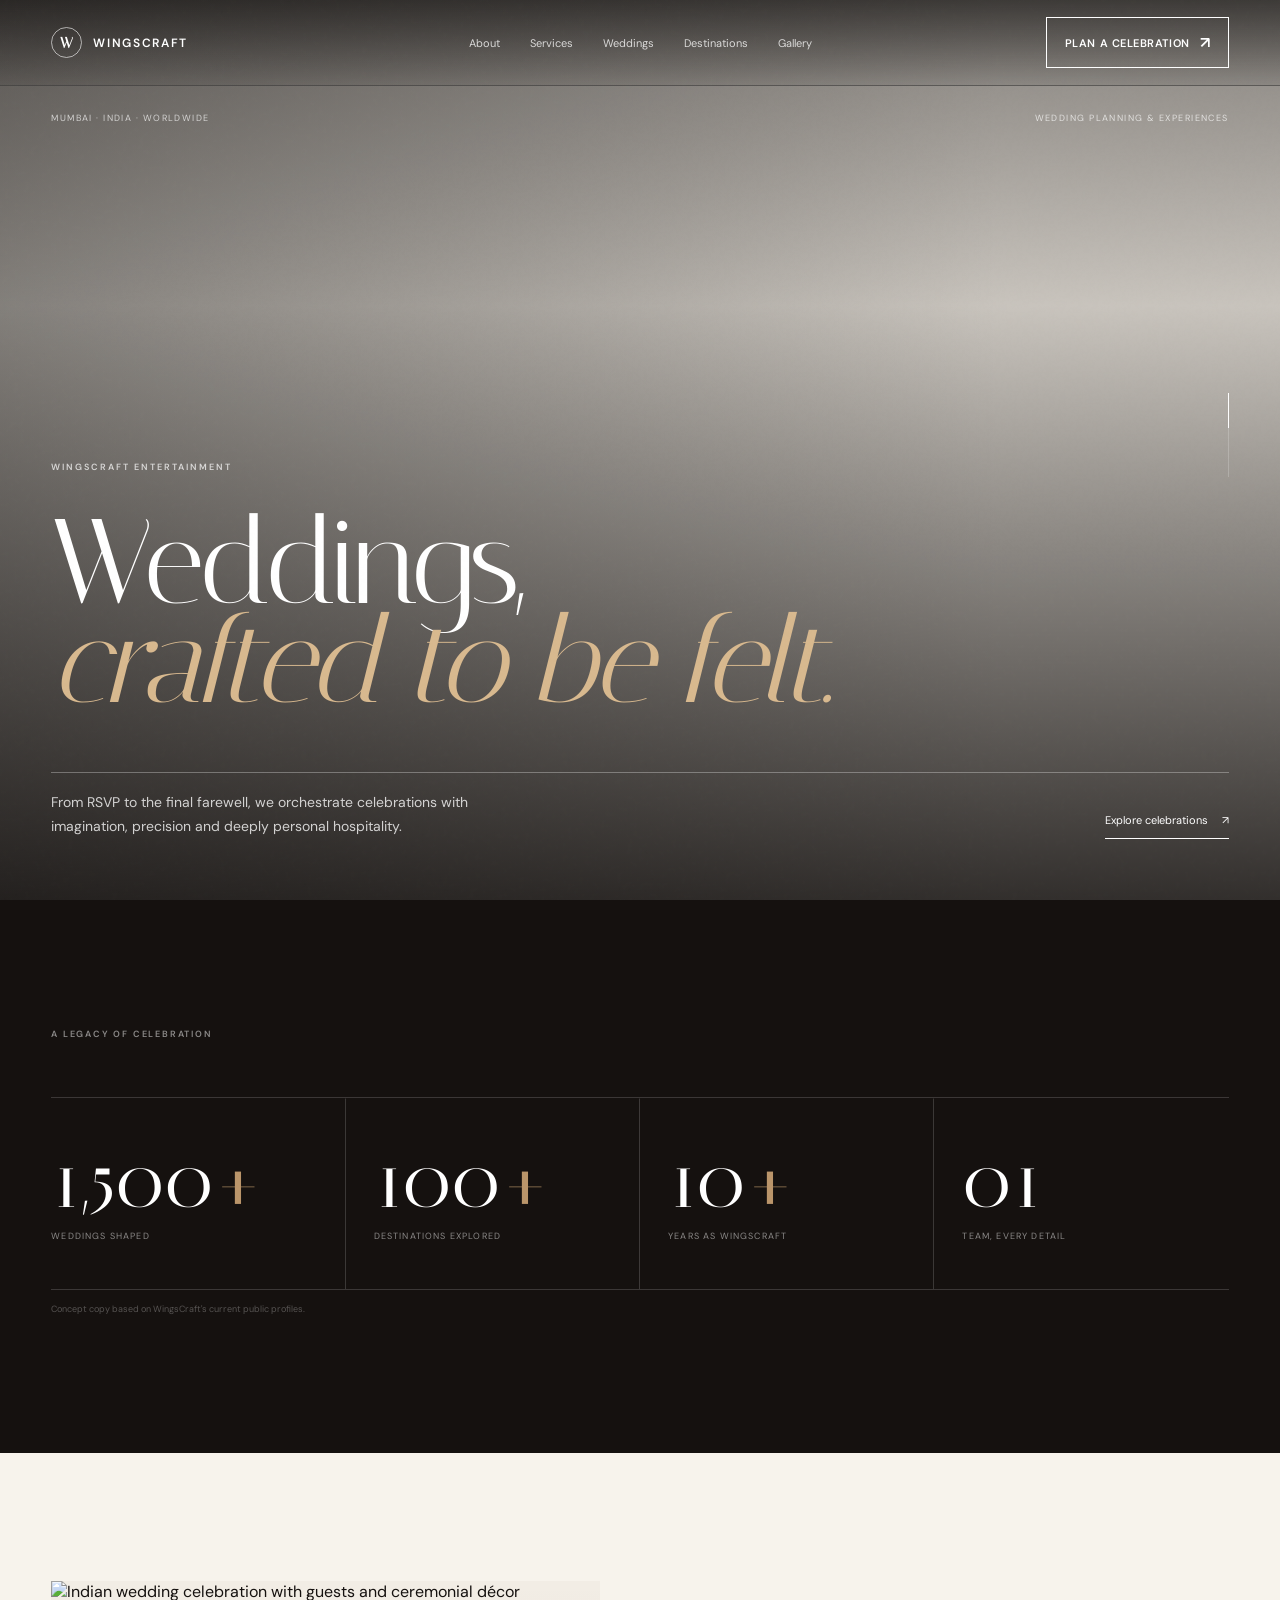
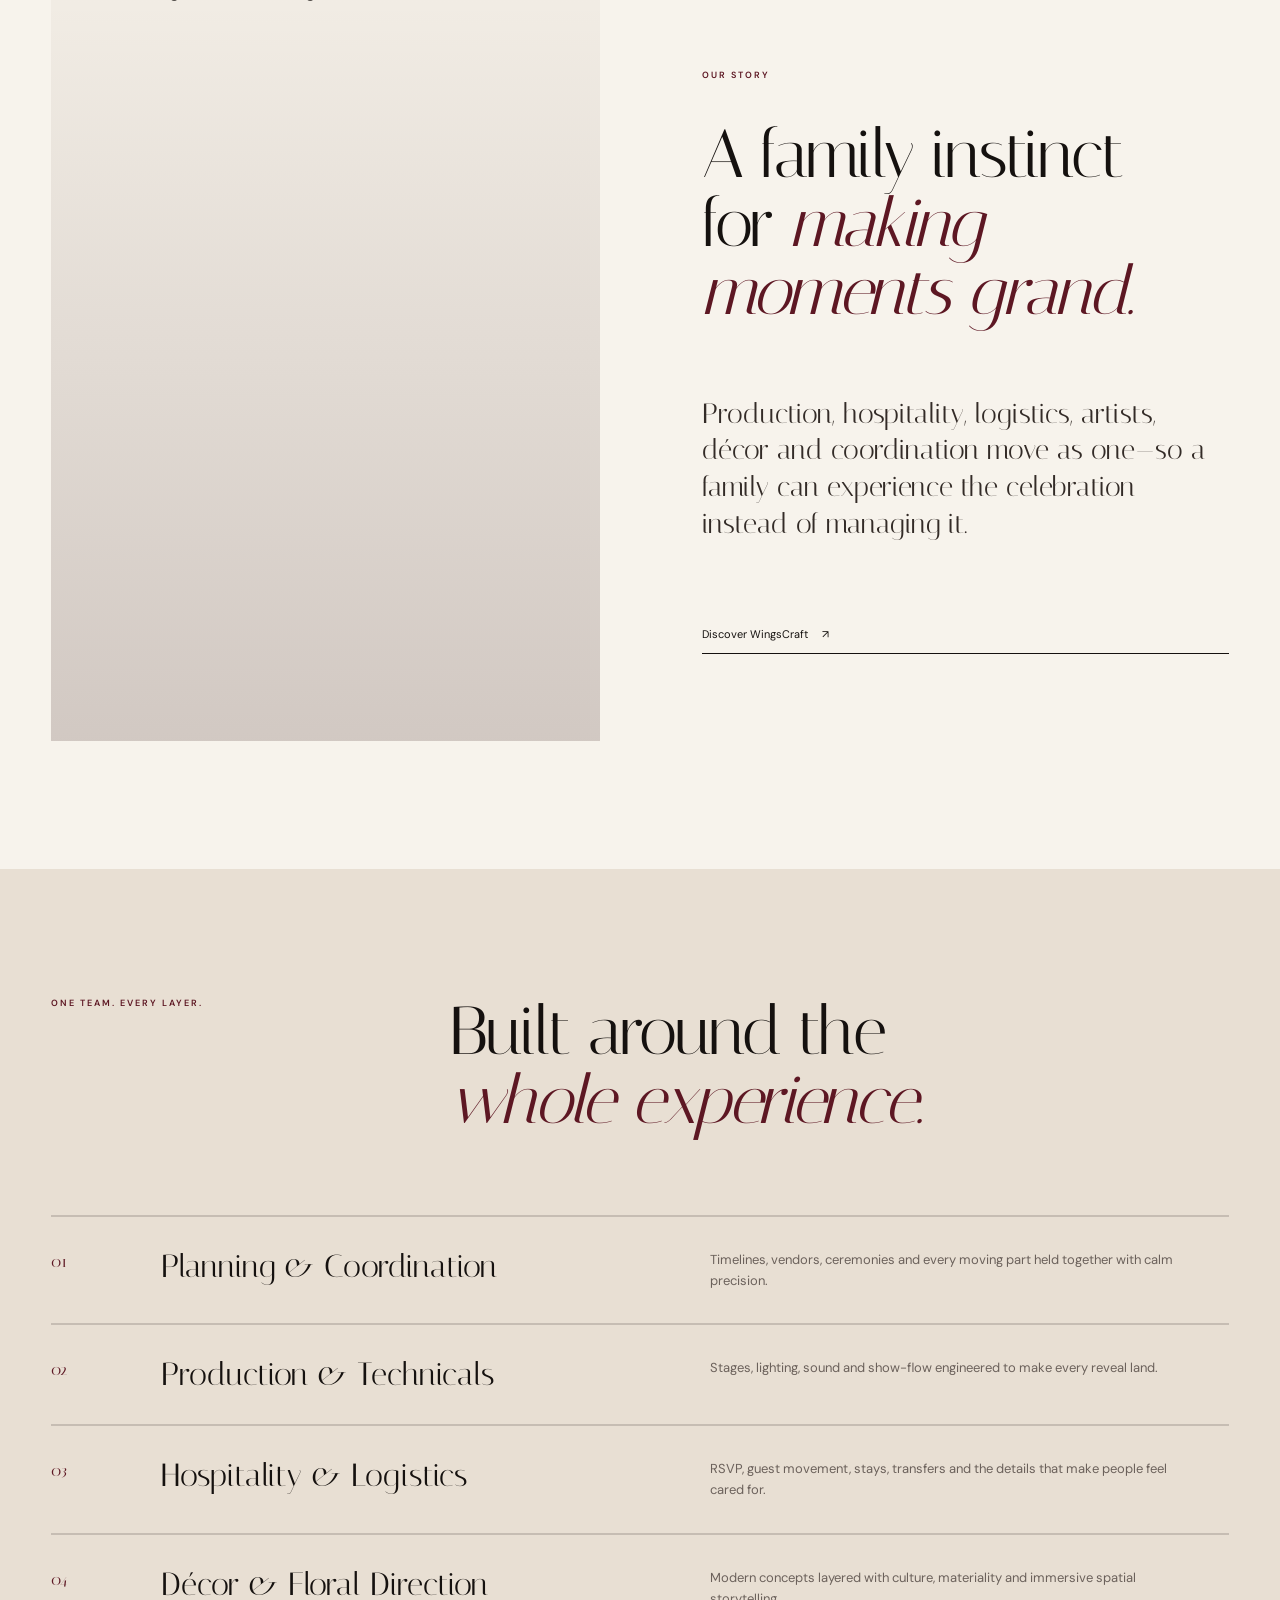
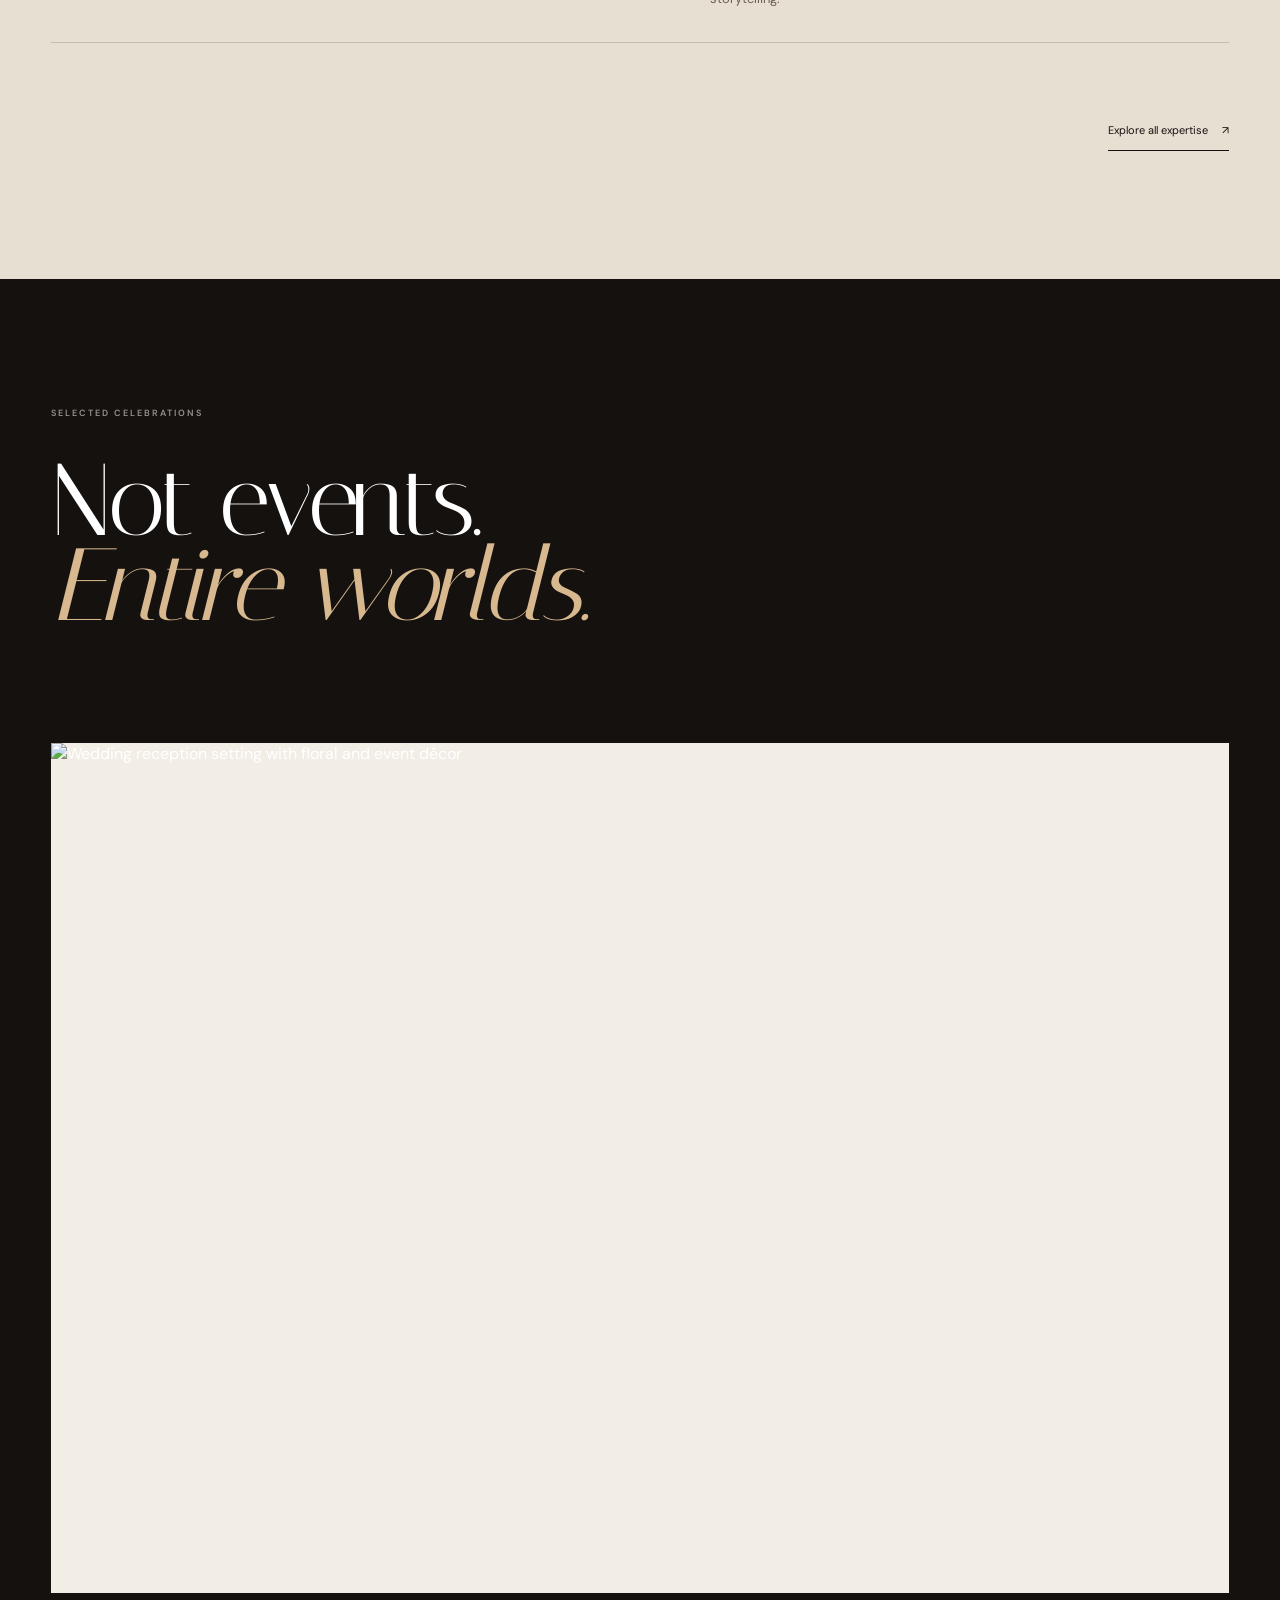
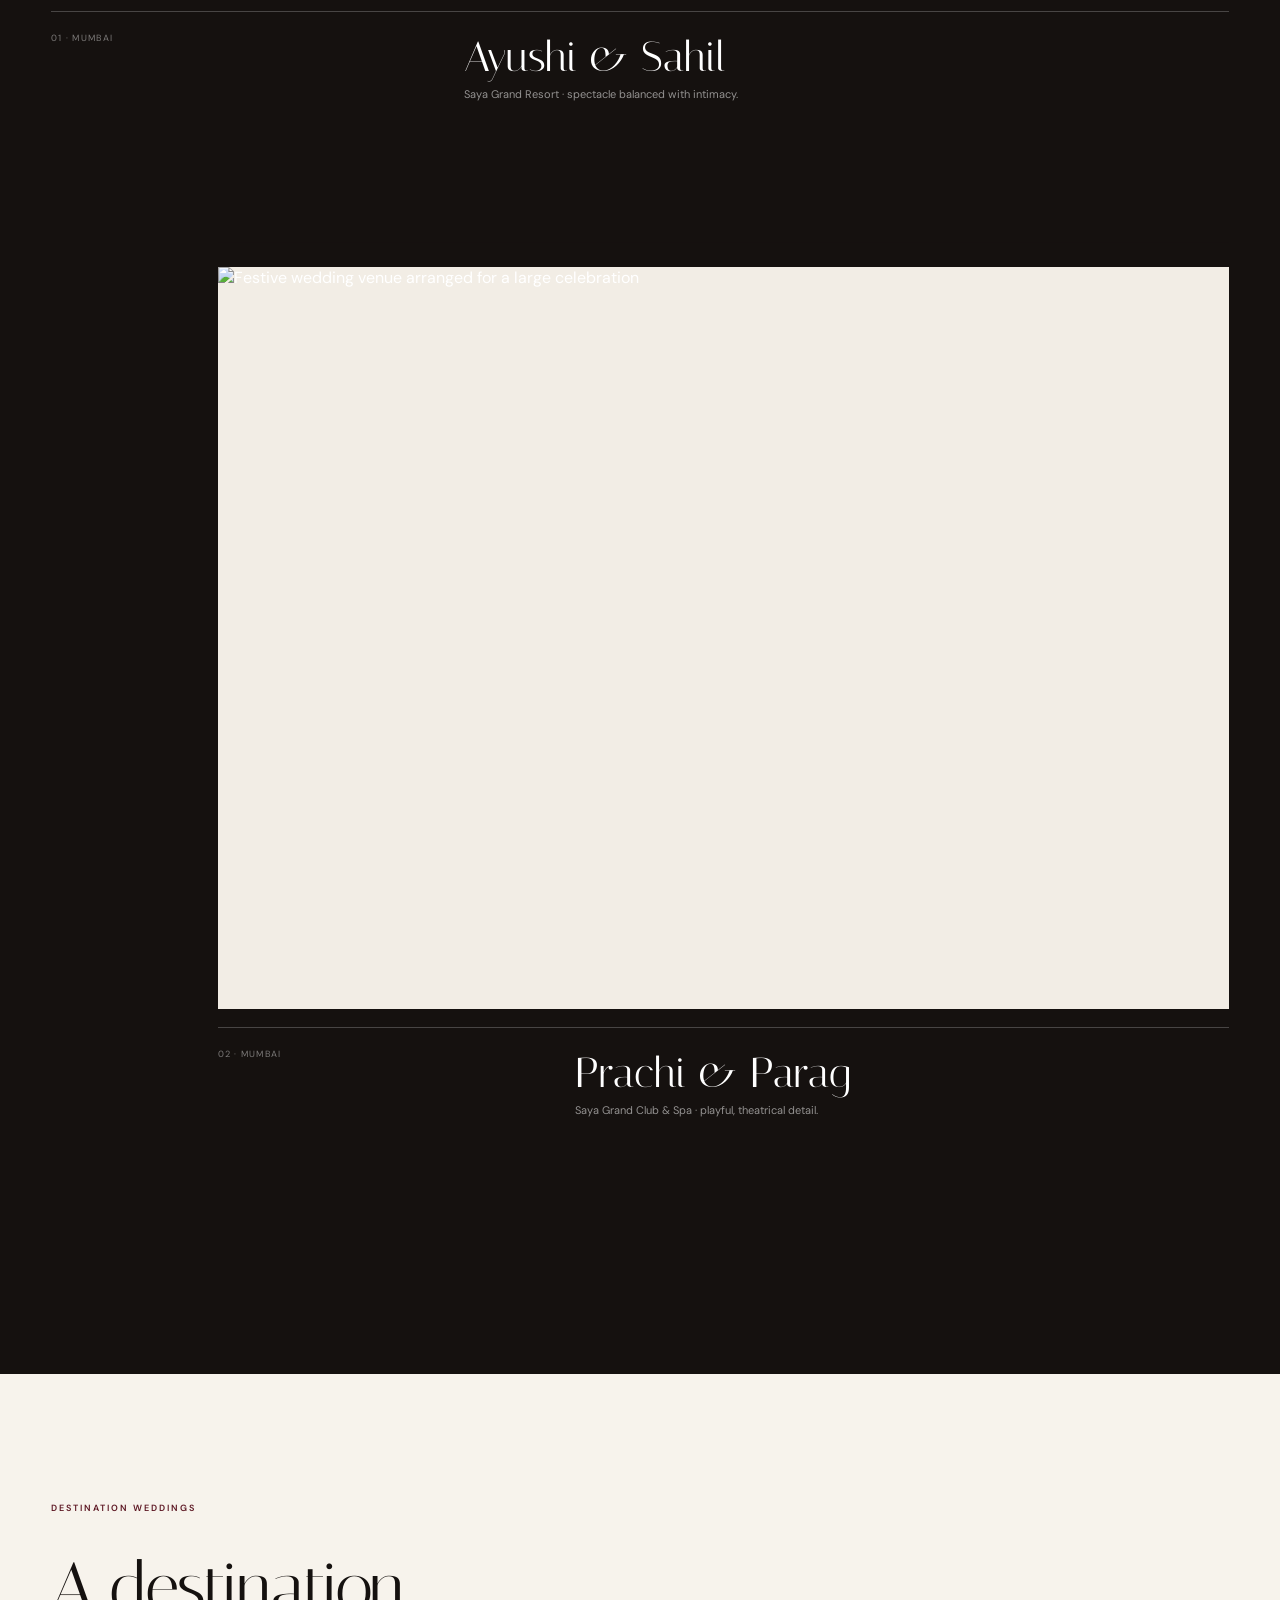
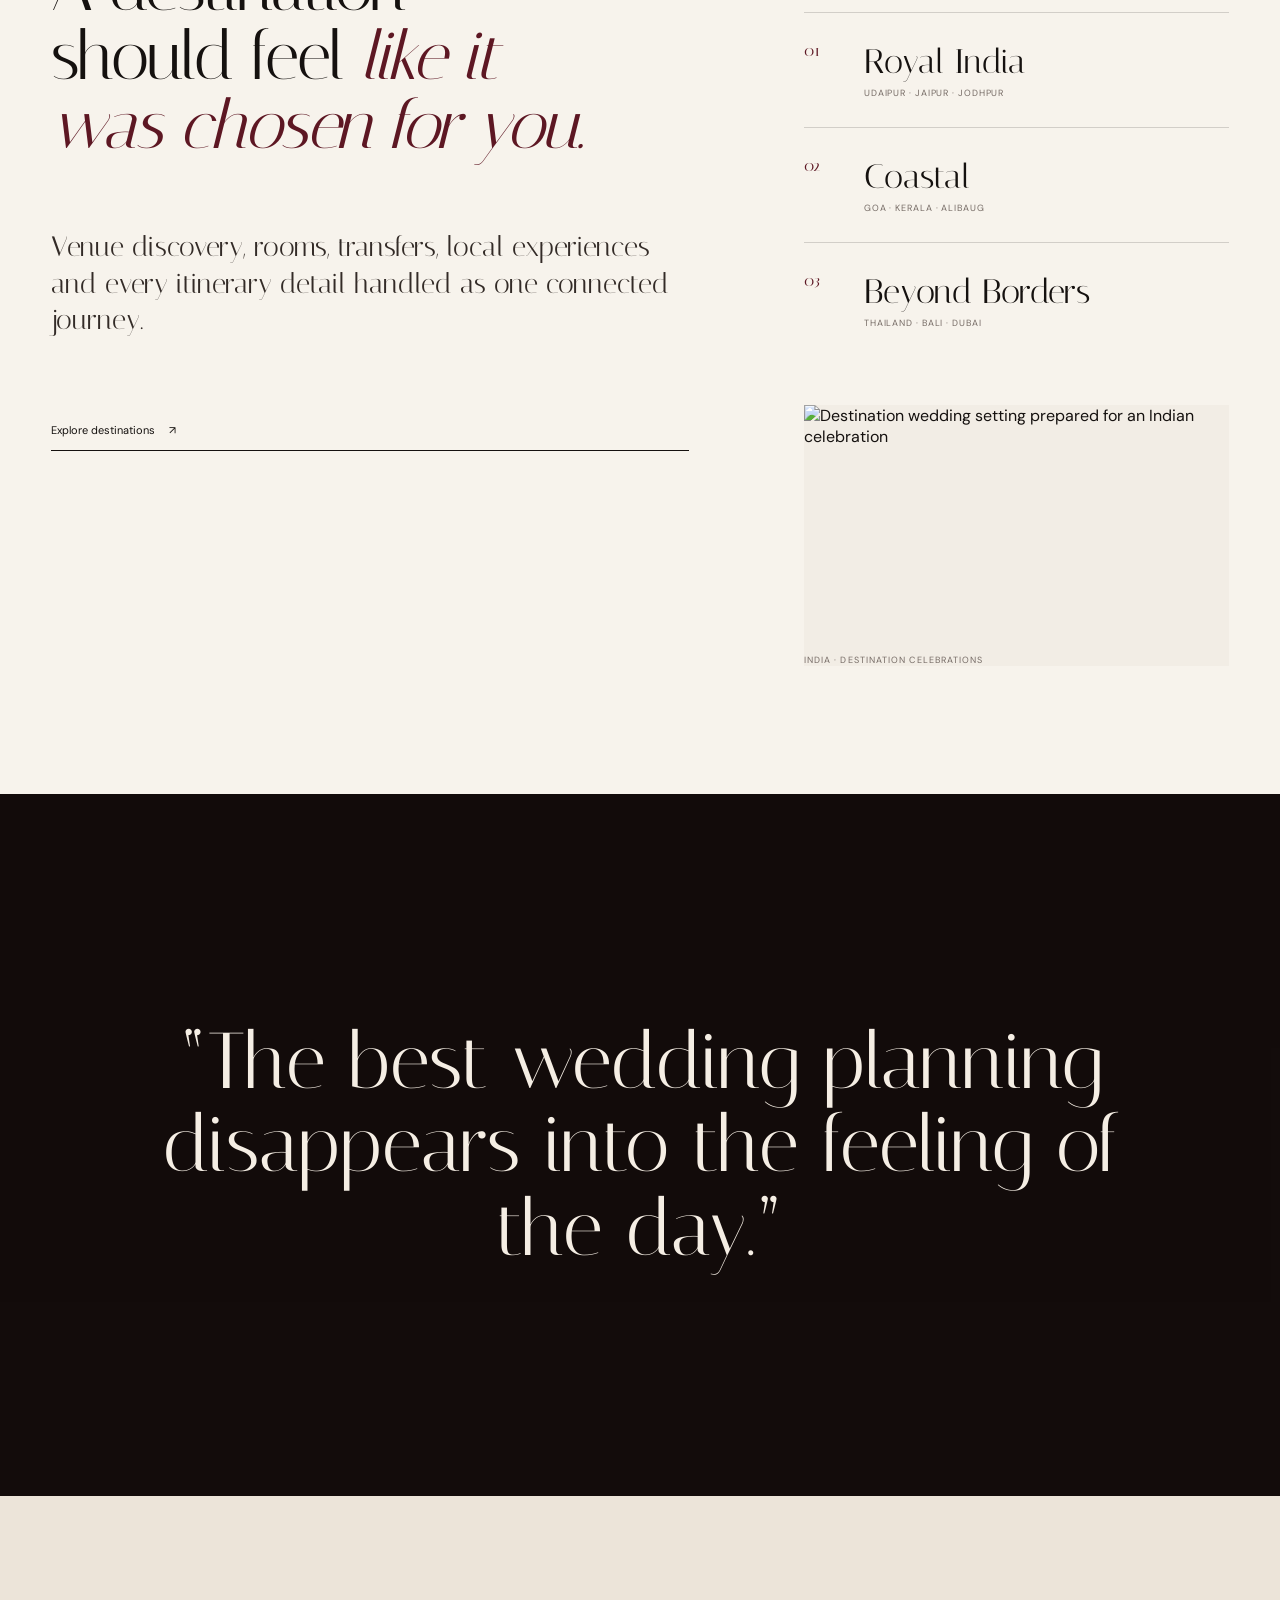
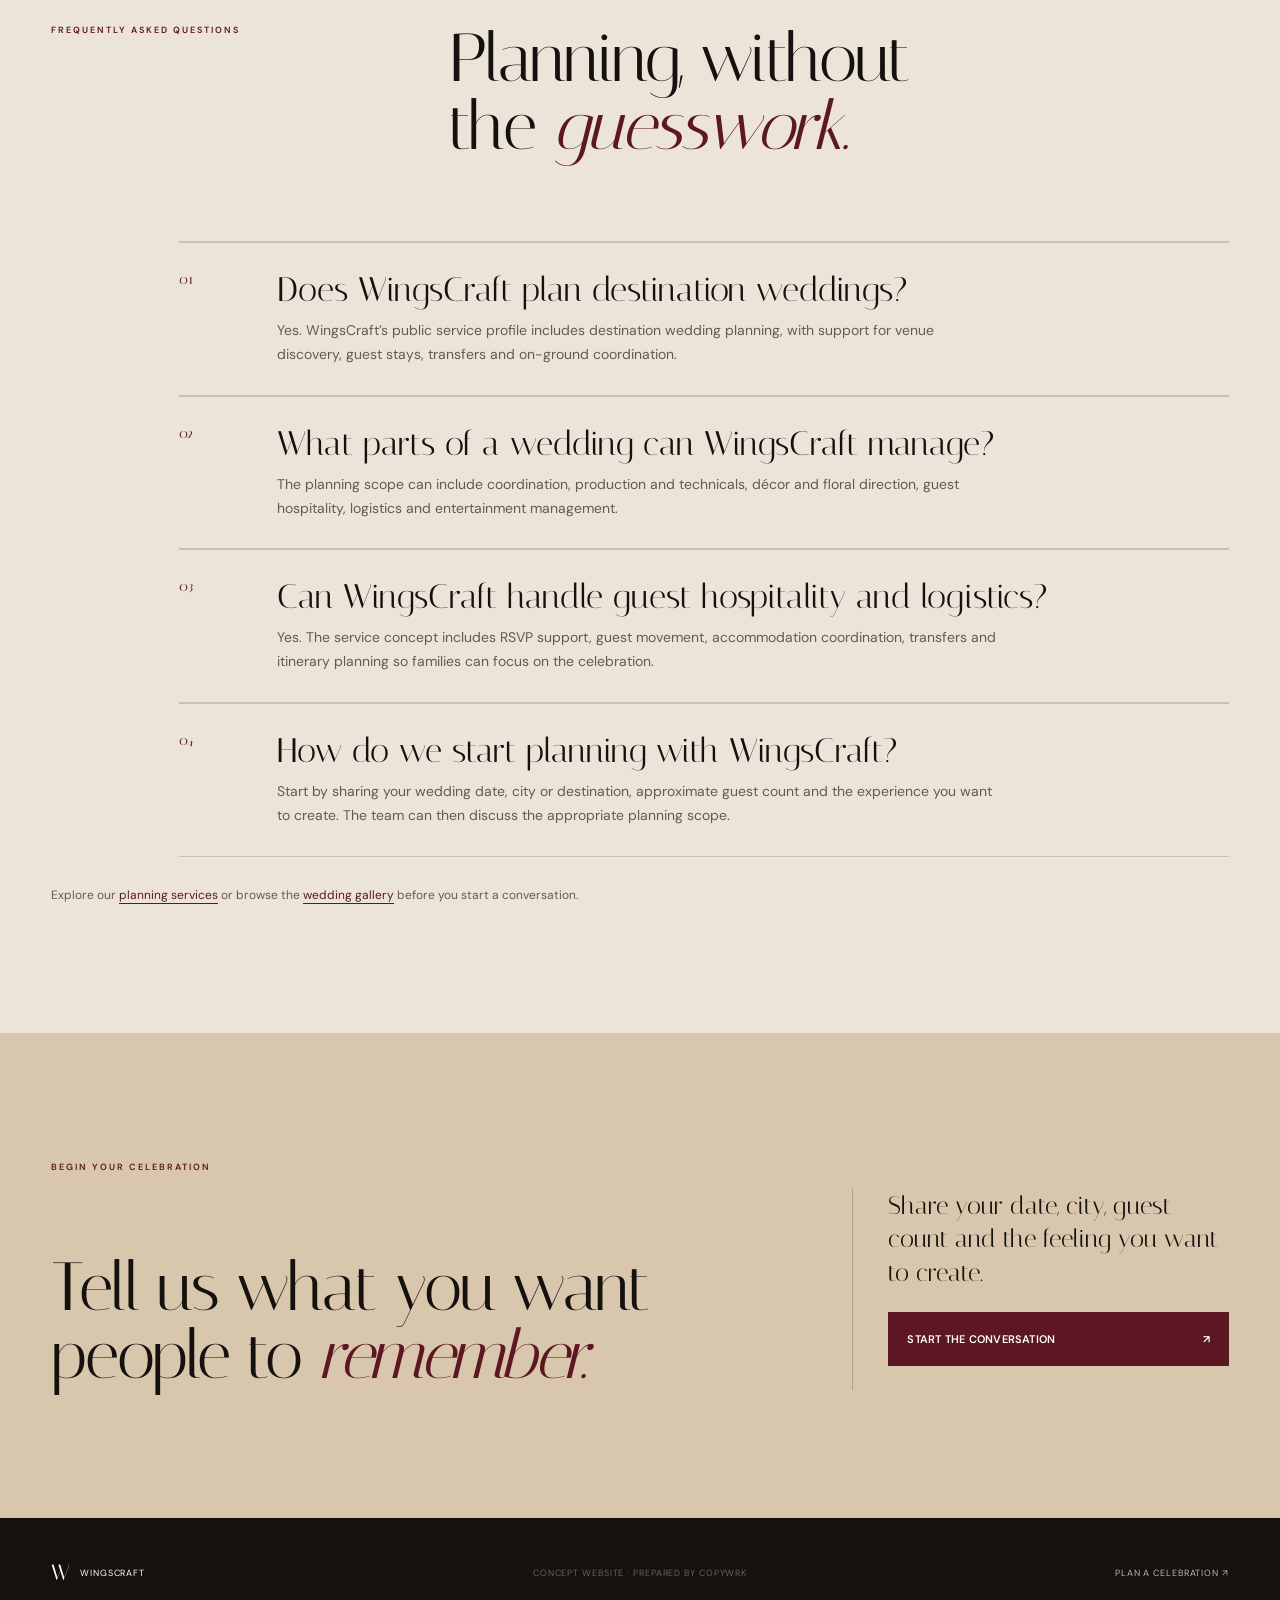
==== commit 472de7a1: "refactor: migrate home page to foundation primitives" ====
--- a/index.html
+++ b/index.html
@@ -1,29 +1,13 @@
 <!DOCTYPE html>
-
 <html lang="en"><head><meta charset="utf-8"/><meta content="width=device-width,initial-scale=1" name="viewport"/><meta content="#120f0d" name="theme-color"/>
 <title>WingsCraft Entertainment | Luxury Wedding Planning</title><meta content="Luxury wedding planning by WingsCraft Entertainment for celebrations in Mumbai, destinations across India and worldwide, from planning to production." name="description"/>
-<link href="https://fonts.googleapis.com" rel="preconnect"/><link crossorigin="" href="https://fonts.gstatic.com" rel="preconnect"/><link href="https://fonts.googleapis.com/css2?family=DM+Sans:wght@300;400;500;600&amp;family=Italiana&amp;display=swap" rel="stylesheet"/><link href="/style.css" rel="stylesheet"/><link href="https://wingscraft-demo.vercel.app/" rel="canonical"/><meta content="WingsCraft Entertainment | Luxury Wedding Planning" property="og:title"/><meta content="Luxury wedding planning by WingsCraft Entertainment for celebrations in Mumbai, destinations across India and worldwide, from planning to production." property="og:description"/><meta content="website" property="og:type"/><meta content="https://wingscraft-demo.vercel.app/" property="og:url"/><meta content="summary_large_image" name="twitter:card"/><meta content="WingsCraft Entertainment | Luxury Wedding Planning" name="twitter:title"/><meta content="Luxury wedding planning by WingsCraft Entertainment for celebrations in Mumbai, destinations across India and worldwide, from planning to production." name="twitter:description"/><script id="organization-schema" type="application/ld+json">{"@context": "https://schema.org", "@type": "Organization", "name": "WingsCraft Entertainment", "url": "https://wingscraft-demo.vercel.app", "description": "Wedding planning and event experience company serving Mumbai, India and destination celebrations.", "areaServed": ["Mumbai", "India", "International"], "contactPoint": {"@type": "ContactPoint", "telephone": "+91-96643-38087", "contactType": "customer service", "availableLanguage": ["English", "Hindi"]}}</script><script id="faq-schema" type="application/ld+json">{"@context": "https://schema.org", "@type": "FAQPage", "mainEntity": [{"@type": "Question", "name": "Does WingsCraft plan destination weddings?", "acceptedAnswer": {"@type": "Answer", "text": "Yes. WingsCraft’s public service profile includes destination wedding planning, with support for venue discovery, guest stays, transfers and on-ground coordination."}}, {"@type": "Question", "name": "What parts of a wedding can WingsCraft manage?", "acceptedAnswer": {"@type": "Answer", "text": "The planning scope can include coordination, production and technicals, décor and floral direction, guest hospitality, logistics and entertainment management."}}, {"@type": "Question", "name": "Can WingsCraft handle guest hospitality and logistics?", "acceptedAnswer": {"@type": "Answer", "text": "Yes. The service concept includes RSVP support, guest movement, accommodation coordination, transfers and itinerary planning so families can focus on the celebration."}}, {"@type": "Question", "name": "How do we start planning with WingsCraft?", "acceptedAnswer": {"@type": "Answer", "text": "Start by sharing your wedding date, city or destination, approximate guest count and the experience you want to create. The team can then discuss the appropriate planning scope."}}]}</script></head><body><div aria-hidden="true" class="noise"></div><div aria-hidden="true" class="cursor-glow"></div><header class="nav" id="nav">
-<a aria-label="WingsCraft home" class="brand" href="/"><span class="brand-mark">W</span><span class="brand-word">WINGSCRAFT</span></a>
-<nav aria-label="Primary" class="desktop-nav">
-<a href="/about">About</a><a href="/services">Services</a><a href="/weddings">Weddings</a><a href="/destinations">Destinations</a><a href="/gallery">Gallery</a>
-</nav>
-<a class="nav-cta" href="/contact">Plan a celebration <span>↗</span></a>
-<button aria-expanded="false" aria-label="Open menu" class="menu-toggle"><span></span><span></span></button>
-</header>
-<div aria-hidden="true" class="mobile-menu">
-<nav><a href="/about">About</a><a href="/services">Services</a><a href="/weddings">Weddings</a><a href="/destinations">Destinations</a><a href="/gallery">Gallery</a><a href="/contact">Contact</a></nav>
-<div class="mobile-menu-meta"><span>Mumbai · India · Worldwide</span><a href="https://wa.me/919664338087" rel="noopener" target="_blank">WhatsApp ↗</a></div>
-</div><main id="top">
-<section class="hero"><div aria-hidden="true" class="hero-media"><img alt="Luxury wedding celebration with elegant evening décor" decoding="async" fetchpriority="high" src="https://images.unsplash.com/photo-1773745060497-4cc1df774c72?auto=format&amp;fit=crop&amp;fm=webp&amp;ixlib=rb-4.1.0&amp;q=78&amp;w=1600"/></div><div class="hero-scrim"></div><div class="hero-topline reveal"><span>Mumbai · India · Worldwide</span><span>Wedding Planning &amp; Experiences</span></div><div class="hero-copy"><p class="eyebrow reveal">WingsCraft Entertainment</p><h1 class="display reveal">Weddings,<br/><em>crafted to be felt.</em></h1><div class="hero-bottom reveal"><p>From RSVP to the final farewell, we orchestrate celebrations with imagination, precision and deeply personal hospitality.</p><a class="text-link" href="/weddings">Explore celebrations <span>↗</span></a></div></div><div class="scroll-cue"><span></span></div></section>
-<section class="numbers section-pad"><div class="section-kicker">A legacy of celebration</div><div class="number-grid"><article class="stat reveal"><strong>1,500<span>+</span></strong><p>weddings shaped</p></article><article class="stat reveal"><strong>100<span>+</span></strong><p>destinations explored</p></article><article class="stat reveal"><strong>10<span>+</span></strong><p>years as WingsCraft</p></article><article class="stat reveal"><strong>01</strong><p>team, every detail</p></article></div><p class="source-note">Concept copy based on WingsCraft's current public profiles.</p></section>
-<section class="story section-pad"><div class="story-grid"><div class="story-image portrait parallax-img"><img alt="Indian wedding celebration with guests and ceremonial décor" decoding="async" loading="lazy" src="https://images.unsplash.com/photo-1735052712489-f45220126a0c?auto=format&amp;fit=crop&amp;fm=webp&amp;ixlib=rb-4.1.0&amp;q=78&amp;w=1200"/></div><div class="story-copy"><p class="eyebrow dark reveal">Our story</p><h2 class="section-title reveal">A family instinct for <em>making moments grand.</em></h2><p class="lead reveal">Production, hospitality, logistics, artists, décor and coordination move as one—so a family can experience the celebration instead of managing it.</p><a class="underline-link reveal" href="/about">Discover WingsCraft <span>↗</span></a></div></div></section>
-<section class="services section-pad"><div class="section-head reveal"><p class="eyebrow dark">One team. Every layer.</p><h2 class="section-title">Built around the <em>whole experience.</em></h2></div><div class="service-list"><article class="service-item reveal"><span>01</span><h3>Planning &amp; Coordination</h3><p>Timelines, vendors, ceremonies and every moving part held together with calm precision.</p></article><article class="service-item reveal"><span>02</span><h3>Production &amp; Technicals</h3><p>Stages, lighting, sound and show-flow engineered to make every reveal land.</p></article><article class="service-item reveal"><span>03</span><h3>Hospitality &amp; Logistics</h3><p>RSVP, guest movement, stays, transfers and the details that make people feel cared for.</p></article><article class="service-item reveal"><span>04</span><h3>Décor &amp; Floral Direction</h3><p>Modern concepts layered with culture, materiality and immersive spatial storytelling.</p></article></div><div class="section-action"><a class="underline-link" href="/services">Explore all expertise <span>↗</span></a></div></section>
-<section class="work"><div class="work-intro section-pad reveal"><p class="eyebrow">Selected celebrations</p><h2 class="display small">Not events.<br/><em>Entire worlds.</em></h2></div><a class="project project-one" href="/weddings"><div class="project-image"><img alt="Wedding reception setting with floral and event décor" decoding="async" loading="lazy" src="https://images.unsplash.com/photo-1744805624954-a6686543c3ff?auto=format&amp;fit=crop&amp;fm=webp&amp;ixlib=rb-4.1.0&amp;q=80&amp;w=1300"/></div><div class="project-meta"><span>01 · Mumbai</span><div><h3>Ayushi &amp; Sahil</h3><p>Saya Grand Resort · spectacle balanced with intimacy.</p></div></div></a><a class="project project-two" href="/weddings"><div class="project-image"><img alt="Festive wedding venue arranged for a large celebration" decoding="async" loading="lazy" src="https://images.unsplash.com/photo-1722952934708-749c22eb2e58?auto=format&amp;fit=crop&amp;fm=webp&amp;ixlib=rb-4.1.0&amp;q=80&amp;w=1300"/></div><div class="project-meta"><span>02 · Mumbai</span><div><h3>Prachi &amp; Parag</h3><p>Saya Grand Club &amp; Spa · playful, theatrical detail.</p></div></div></a></section>
-<section class="destinations section-pad"><div class="dest-grid"><div class="dest-copy"><p class="eyebrow dark reveal">Destination weddings</p><h2 class="section-title reveal">A destination should feel <em>like it was chosen for you.</em></h2><p class="lead reveal">Venue discovery, rooms, transfers, local experiences and every itinerary detail handled as one connected journey.</p><a class="underline-link reveal" href="/destinations">Explore destinations <span>↗</span></a></div><div class="dest-cards"><article class="dest-card reveal"><span>01</span><h3>Royal India</h3><p>Udaipur · Jaipur · Jodhpur</p></article><article class="dest-card reveal"><span>02</span><h3>Coastal</h3><p>Goa · Kerala · Alibaug</p></article><article class="dest-card reveal"><span>03</span><h3>Beyond Borders</h3><p>Thailand · Bali · Dubai</p></article><figure class="dest-visual reveal"><img alt="Destination wedding setting prepared for an Indian celebration" decoding="async" loading="lazy" src="https://images.unsplash.com/photo-1735052712489-f45220126a0c?auto=format&amp;fit=crop&amp;fm=webp&amp;ixlib=rb-4.1.0&amp;q=76&amp;w=1000"/><figcaption>India · destination celebrations</figcaption></figure></div></div></section>
-<section class="manifesto"><div class="manifesto-image"><img alt="Wedding guests celebrating together beneath warm event lighting" decoding="async" loading="lazy" src="https://images.unsplash.com/photo-1735052712464-9d24b69be5f5?auto=format&amp;fit=crop&amp;fm=webp&amp;ixlib=rb-4.1.0&amp;q=80&amp;w=1400"/></div><div class="manifesto-overlay"></div><blockquote class="reveal">“The best wedding planning disappears into the feeling of the day.”</blockquote></section>
-<section class="faq-section section-pad" id="faq"><div class="section-head reveal"><p class="eyebrow dark">Frequently asked questions</p><h2 class="section-title">Planning, without the <em>guesswork.</em></h2></div><div class="faq-list"><article class="faq-item reveal"><span>01</span><div><h3>Does WingsCraft plan destination weddings?</h3><p>Yes. WingsCraft’s public service profile includes destination wedding planning, with support for venue discovery, guest stays, transfers and on-ground coordination.</p></div></article><article class="faq-item reveal"><span>02</span><div><h3>What parts of a wedding can WingsCraft manage?</h3><p>The planning scope can include coordination, production and technicals, décor and floral direction, guest hospitality, logistics and entertainment management.</p></div></article><article class="faq-item reveal"><span>03</span><div><h3>Can WingsCraft handle guest hospitality and logistics?</h3><p>Yes. The service concept includes RSVP support, guest movement, accommodation coordination, transfers and itinerary planning so families can focus on the celebration.</p></div></article><article class="faq-item reveal"><span>04</span><div><h3>How do we start planning with WingsCraft?</h3><p>Start by sharing your wedding date, city or destination, approximate guest count and the experience you want to create. The team can then discuss the appropriate planning scope.</p></div></article></div><p class="faq-links reveal">Explore our <a href="/services">planning services</a> or browse the <a href="/gallery">wedding gallery</a> before you start a conversation.</p></section><section class="contact section-pad"><p class="eyebrow dark reveal">Begin your celebration</p><div class="contact-grid"><h2 class="section-title reveal">Tell us what you want people to <em>remember.</em></h2><div class="contact-card reveal"><p>Share your date, city, guest count and the feeling you want to create.</p><a class="primary-btn" href="/contact">Start the conversation <span>↗</span></a></div></div></section>
-</main><footer>
-<a class="footer-brand" href="/"><span>W</span> WINGSCRAFT</a>
-<div class="footer-note">Concept website · Prepared by Copywrk</div>
-<a href="/contact">Plan a celebration ↗</a>
-</footer><div aria-label="Quick contact" class="mobile-contact-bar"><a href="/weddings">View weddings</a><a href="https://wa.me/919664338087" rel="noopener" target="_blank">WhatsApp WingsCraft</a></div><script src="https://cdn.jsdelivr.net/npm/@studio-freight/lenis@1.0.42/dist/lenis.min.js"></script><script src="https://cdn.jsdelivr.net/npm/animejs@3.2.2/lib/anime.min.js"></script><script src="/script.js"></script></body></html>+<link href="https://fonts.googleapis.com" rel="preconnect"/><link crossorigin="" href="https://fonts.gstatic.com" rel="preconnect"/><link href="https://fonts.googleapis.com/css2?family=DM+Sans:wght@300;400;500;600&amp;family=Italiana&amp;display=swap" rel="stylesheet"/><link href="/assets/css/foundation.css" rel="stylesheet"/><link href="/style.css" rel="stylesheet"/><link href="https://wingscraft-demo.vercel.app/" rel="canonical"/><meta content="WingsCraft Entertainment | Luxury Wedding Planning" property="og:title"/><meta content="Luxury wedding planning by WingsCraft Entertainment for celebrations in Mumbai, destinations across India and worldwide, from planning to production." property="og:description"/><meta content="website" property="og:type"/><meta content="https://wingscraft-demo.vercel.app/" property="og:url"/><meta content="summary_large_image" name="twitter:card"/></head><body><a class="wc-skip-link" href="#main">Skip to content</a><div aria-hidden="true" class="noise"></div><div aria-hidden="true" class="cursor-glow"></div><header class="nav" id="nav"><a aria-label="WingsCraft home" class="brand" href="/"><span class="brand-mark">W</span><span class="brand-word">WINGSCRAFT</span></a><nav aria-label="Primary" class="desktop-nav"><a href="/about">About</a><a href="/services">Services</a><a href="/weddings">Weddings</a><a href="/destinations">Destinations</a><a href="/gallery">Gallery</a></nav><a class="nav-cta wc-button wc-button--ghost" href="/contact">Plan a celebration <span>↗</span></a><button aria-expanded="false" aria-label="Open menu" class="menu-toggle"><span></span><span></span></button></header>
+<div aria-hidden="true" class="mobile-menu"><nav><a href="/about">About</a><a href="/services">Services</a><a href="/weddings">Weddings</a><a href="/destinations">Destinations</a><a href="/gallery">Gallery</a><a href="/contact">Contact</a></nav><div class="mobile-menu-meta"><span>Mumbai · India · Worldwide</span><a href="https://wa.me/919664338087" rel="noopener" target="_blank">WhatsApp ↗</a></div></div><main id="main"><section class="hero"><div aria-hidden="true" class="hero-media wc-media"><img alt="Luxury wedding celebration with elegant evening décor" decoding="async" fetchpriority="high" src="https://images.unsplash.com/photo-1773745060497-4cc1df774c72?auto=format&amp;fit=crop&amp;fm=webp&amp;ixlib=rb-4.1.0&amp;q=78&amp;w=1600"/></div><div class="hero-scrim"></div><div class="hero-topline reveal"><span>Mumbai · India · Worldwide</span><span>Wedding Planning &amp; Experiences</span></div><div class="hero-copy wc-stack"><p class="eyebrow wc-eyebrow reveal">WingsCraft Entertainment</p><h1 class="display wc-display reveal">Weddings,<br/><em>crafted to be felt.</em></h1><div class="hero-bottom reveal"><p class="wc-copy-text">From RSVP to the final farewell, we orchestrate celebrations with imagination, precision and deeply personal hospitality.</p><a class="text-link wc-link" href="/weddings">Explore celebrations <span>↗</span></a></div></div><div class="scroll-cue"><span></span></div></section>
+<section class="numbers section-pad wc-section"><div class="section-kicker wc-eyebrow">A legacy of celebration</div><div class="number-grid"><article class="stat wc-card reveal"><strong>1,500<span>+</span></strong><p>weddings shaped</p></article><article class="stat wc-card reveal"><strong>100<span>+</span></strong><p>destinations explored</p></article><article class="stat wc-card reveal"><strong>10<span>+</span></strong><p>years as WingsCraft</p></article><article class="stat wc-card reveal"><strong>01</strong><p>team, every detail</p></article></div><p class="source-note">Concept copy based on WingsCraft's current public profiles.</p></section>
+<section class="story section-pad wc-section"><div class="story-grid"><div class="story-image portrait parallax-img wc-media"><img alt="Indian wedding celebration with guests and ceremonial décor" decoding="async" loading="lazy" src="https://images.unsplash.com/photo-1735052712489-f45220126a0c?auto=format&amp;fit=crop&amp;fm=webp&amp;ixlib=rb-4.1.0&amp;q=78&amp;w=1200"/></div><div class="story-copy wc-stack"><p class="eyebrow dark wc-eyebrow reveal">Our story</p><h2 class="section-title wc-title reveal">A family instinct for <em>making moments grand.</em></h2><p class="lead reveal">Production, hospitality, logistics, artists, décor and coordination move as one—so a family can experience the celebration instead of managing it.</p><a class="underline-link wc-link reveal" href="/about">Discover WingsCraft <span>↗</span></a></div></div></section>
+<section class="services section-pad wc-section"><div class="section-head wc-stack reveal"><p class="eyebrow dark wc-eyebrow">One team. Every layer.</p><h2 class="section-title wc-title">Built around the <em>whole experience.</em></h2></div><div class="service-list"><article class="service-item wc-card reveal"><span>01</span><h3>Planning &amp; Coordination</h3><p>Timelines, vendors, ceremonies and every moving part held together with calm precision.</p></article><article class="service-item wc-card reveal"><span>02</span><h3>Production &amp; Technicals</h3><p>Stages, lighting, sound and show-flow engineered to make every reveal land.</p></article><article class="service-item wc-card reveal"><span>03</span><h3>Hospitality &amp; Logistics</h3><p>RSVP, guest movement, stays, transfers and the details that make people feel cared for.</p></article><article class="service-item wc-card reveal"><span>04</span><h3>Décor &amp; Floral Direction</h3><p>Modern concepts layered with culture, materiality and immersive spatial storytelling.</p></article></div><div class="section-action"><a class="underline-link wc-link" href="/services">Explore all expertise <span>↗</span></a></div></section>
+<section class="work"><div class="work-intro section-pad wc-section wc-stack reveal"><p class="eyebrow wc-eyebrow">Selected celebrations</p><h2 class="display small wc-display">Not events.<br/><em>Entire worlds.</em></h2></div><a class="project project-one wc-card" href="/weddings"><div class="project-image wc-media"><img alt="Wedding reception setting with floral and event décor" decoding="async" loading="lazy" src="https://images.unsplash.com/photo-1744805624954-a6686543c3ff?auto=format&amp;fit=crop&amp;fm=webp&amp;ixlib=rb-4.1.0&amp;q=80&amp;w=1300"/></div><div class="project-meta"><span>01 · Mumbai</span><div><h3>Ayushi &amp; Sahil</h3><p>Saya Grand Resort · spectacle balanced with intimacy.</p></div></div></a><a class="project project-two wc-card" href="/weddings"><div class="project-image wc-media"><img alt="Festive wedding venue arranged for a large celebration" decoding="async" loading="lazy" src="https://images.unsplash.com/photo-1722952934708-749c22eb2e58?auto=format&amp;fit=crop&amp;fm=webp&amp;ixlib=rb-4.1.0&amp;q=80&amp;w=1300"/></div><div class="project-meta"><span>02 · Mumbai</span><div><h3>Prachi &amp; Parag</h3><p>Saya Grand Club &amp; Spa · playful, theatrical detail.</p></div></div></a></section>
+<section class="destinations section-pad wc-section"><div class="dest-grid"><div class="dest-copy wc-stack"><p class="eyebrow dark wc-eyebrow reveal">Destination weddings</p><h2 class="section-title wc-title reveal">A destination should feel <em>like it was chosen for you.</em></h2><p class="lead reveal">Venue discovery, rooms, transfers, local experiences and every itinerary detail handled as one connected journey.</p><a class="underline-link wc-link reveal" href="/destinations">Explore destinations <span>↗</span></a></div><div class="dest-cards"><article class="dest-card wc-card reveal"><span>01</span><h3>Royal India</h3><p>Udaipur · Jaipur · Jodhpur</p></article><article class="dest-card wc-card reveal"><span>02</span><h3>Coastal</h3><p>Goa · Kerala · Alibaug</p></article><article class="dest-card wc-card reveal"><span>03</span><h3>Beyond Borders</h3><p>Thailand · Bali · Dubai</p></article><figure class="dest-visual wc-media reveal"><img alt="Destination wedding setting prepared for an Indian celebration" decoding="async" loading="lazy" src="https://images.unsplash.com/photo-1735052712489-f45220126a0c?auto=format&amp;fit=crop&amp;fm=webp&amp;ixlib=rb-4.1.0&amp;q=76&amp;w=1000"/><figcaption>India · destination celebrations</figcaption></figure></div></div></section>
+<section class="manifesto"><div class="manifesto-image wc-media"><img alt="Wedding guests celebrating together beneath warm event lighting" decoding="async" loading="lazy" src="https://images.unsplash.com/photo-1735052712464-9d24b69be5f5?auto=format&amp;fit=crop&amp;fm=webp&amp;ixlib=rb-4.1.0&amp;q=80&amp;w=1400"/></div><div class="manifesto-overlay"></div><blockquote class="reveal">“The best wedding planning disappears into the feeling of the day.”</blockquote></section>
+<section class="faq-section section-pad wc-section" id="faq"><div class="section-head wc-stack reveal"><p class="eyebrow dark wc-eyebrow">Frequently asked questions</p><h2 class="section-title wc-title">Planning, without the <em>guesswork.</em></h2></div><div class="faq-list"><article class="faq-item wc-card reveal"><span>01</span><div><h3>Does WingsCraft plan destination weddings?</h3><p>Yes. WingsCraft’s public service profile includes destination wedding planning, with support for venue discovery, guest stays, transfers and on-ground coordination.</p></div></article><article class="faq-item wc-card reveal"><span>02</span><div><h3>What parts of a wedding can WingsCraft manage?</h3><p>The planning scope can include coordination, production and technicals, décor and floral direction, guest hospitality, logistics and entertainment management.</p></div></article><article class="faq-item wc-card reveal"><span>03</span><div><h3>Can WingsCraft handle guest hospitality and logistics?</h3><p>Yes. The service concept includes RSVP support, guest movement, accommodation coordination, transfers and itinerary planning so families can focus on the celebration.</p></div></article><article class="faq-item wc-card reveal"><span>04</span><div><h3>How do we start planning with WingsCraft?</h3><p>Start by sharing your wedding date, city or destination, approximate guest count and the experience you want to create. The team can then discuss the appropriate planning scope.</p></div></article></div><p class="faq-links reveal">Explore our <a href="/services">planning services</a> or browse the <a href="/gallery">wedding gallery</a> before you start a conversation.</p></section>
+<section class="contact section-pad wc-section"><p class="eyebrow dark wc-eyebrow reveal">Begin your celebration</p><div class="contact-grid"><h2 class="section-title wc-title reveal">Tell us what you want people to <em>remember.</em></h2><div class="contact-card wc-card reveal"><p>Share your date, city, guest count and the feeling you want to create.</p><a class="primary-btn wc-button" href="/contact">Start the conversation <span>↗</span></a></div></div></section></main><footer><a class="footer-brand" href="/"><span>W</span> WINGSCRAFT</a><div class="footer-note">Concept website · Prepared by Copywrk</div><a href="/contact">Plan a celebration ↗</a></footer><div aria-label="Quick contact" class="mobile-contact-bar"><a href="/weddings">View weddings</a><a href="https://wa.me/919664338087" rel="noopener" target="_blank">WhatsApp WingsCraft</a></div><script src="https://cdn.jsdelivr.net/npm/@studio-freight/lenis@1.0.42/dist/lenis.min.js"></script><script src="https://cdn.jsdelivr.net/npm/animejs@3.2.2/lib/anime.min.js"></script><script src="/script.js"></script></body></html>
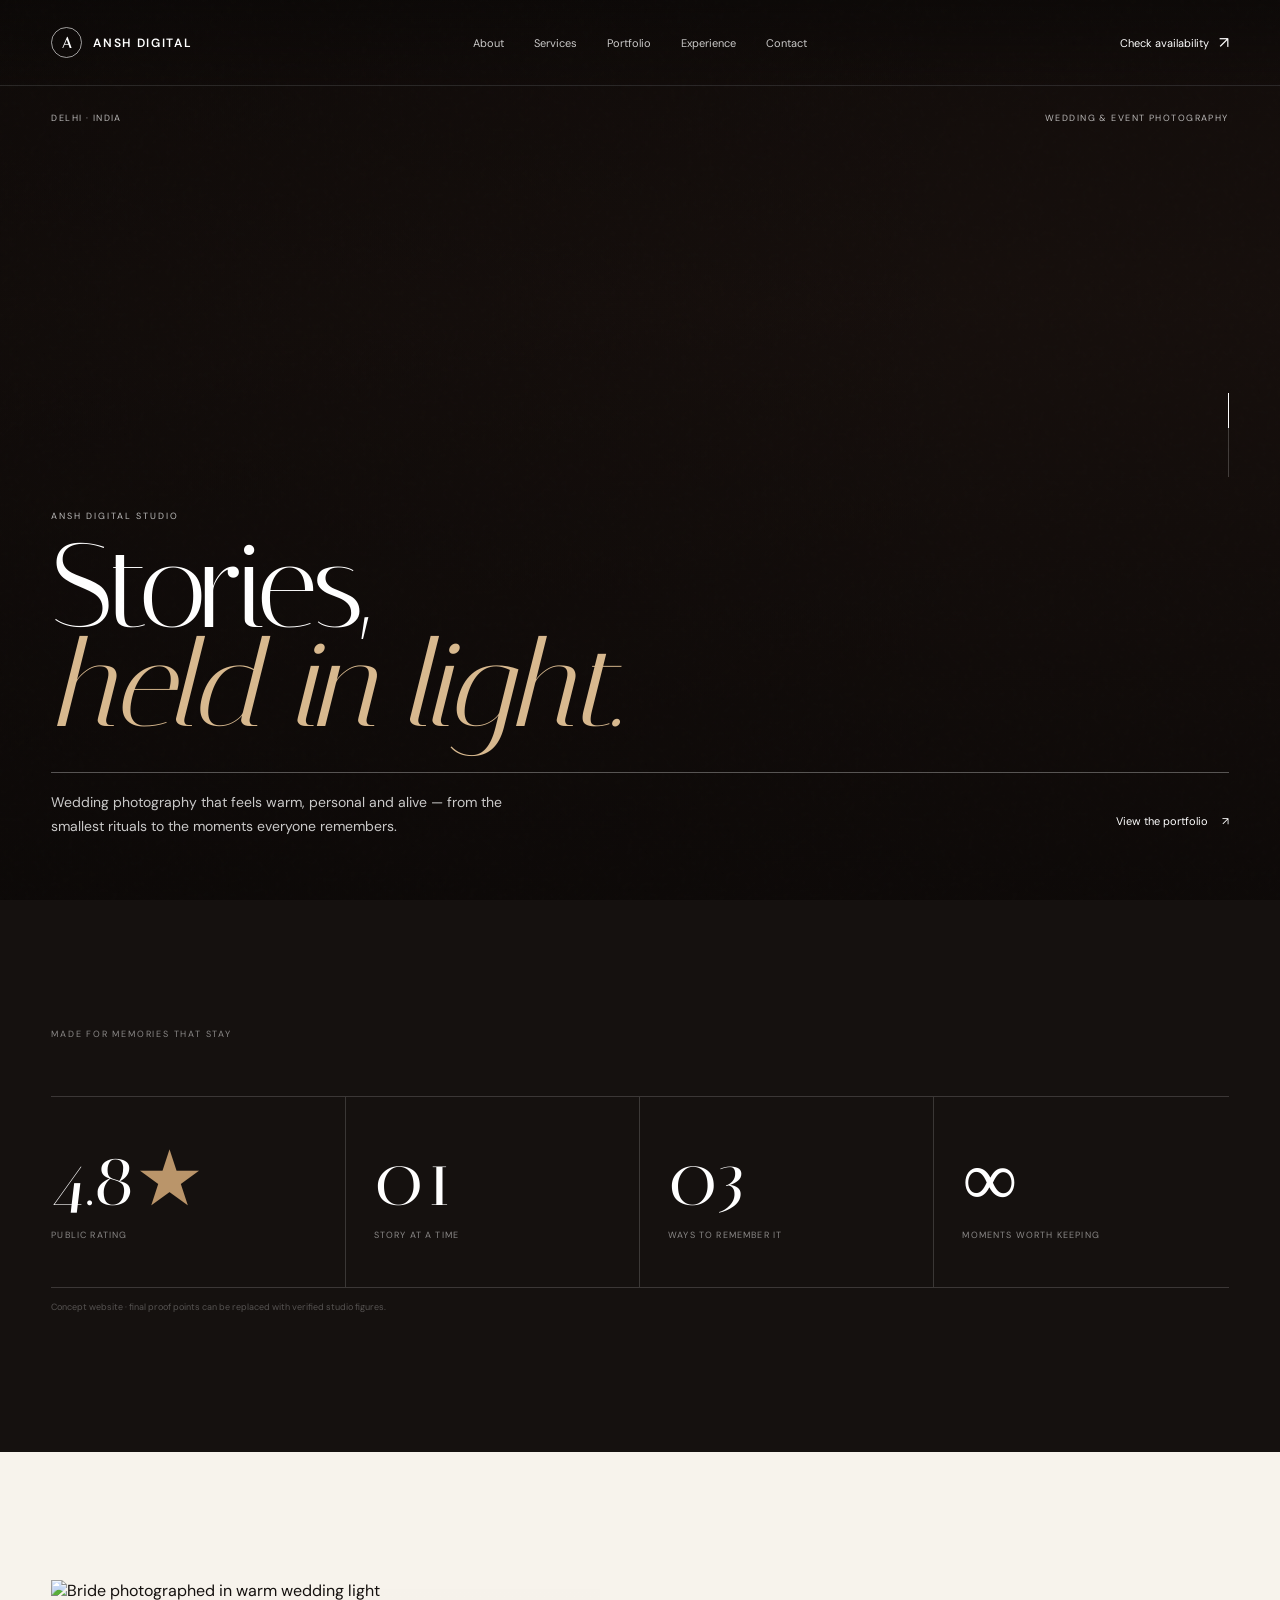
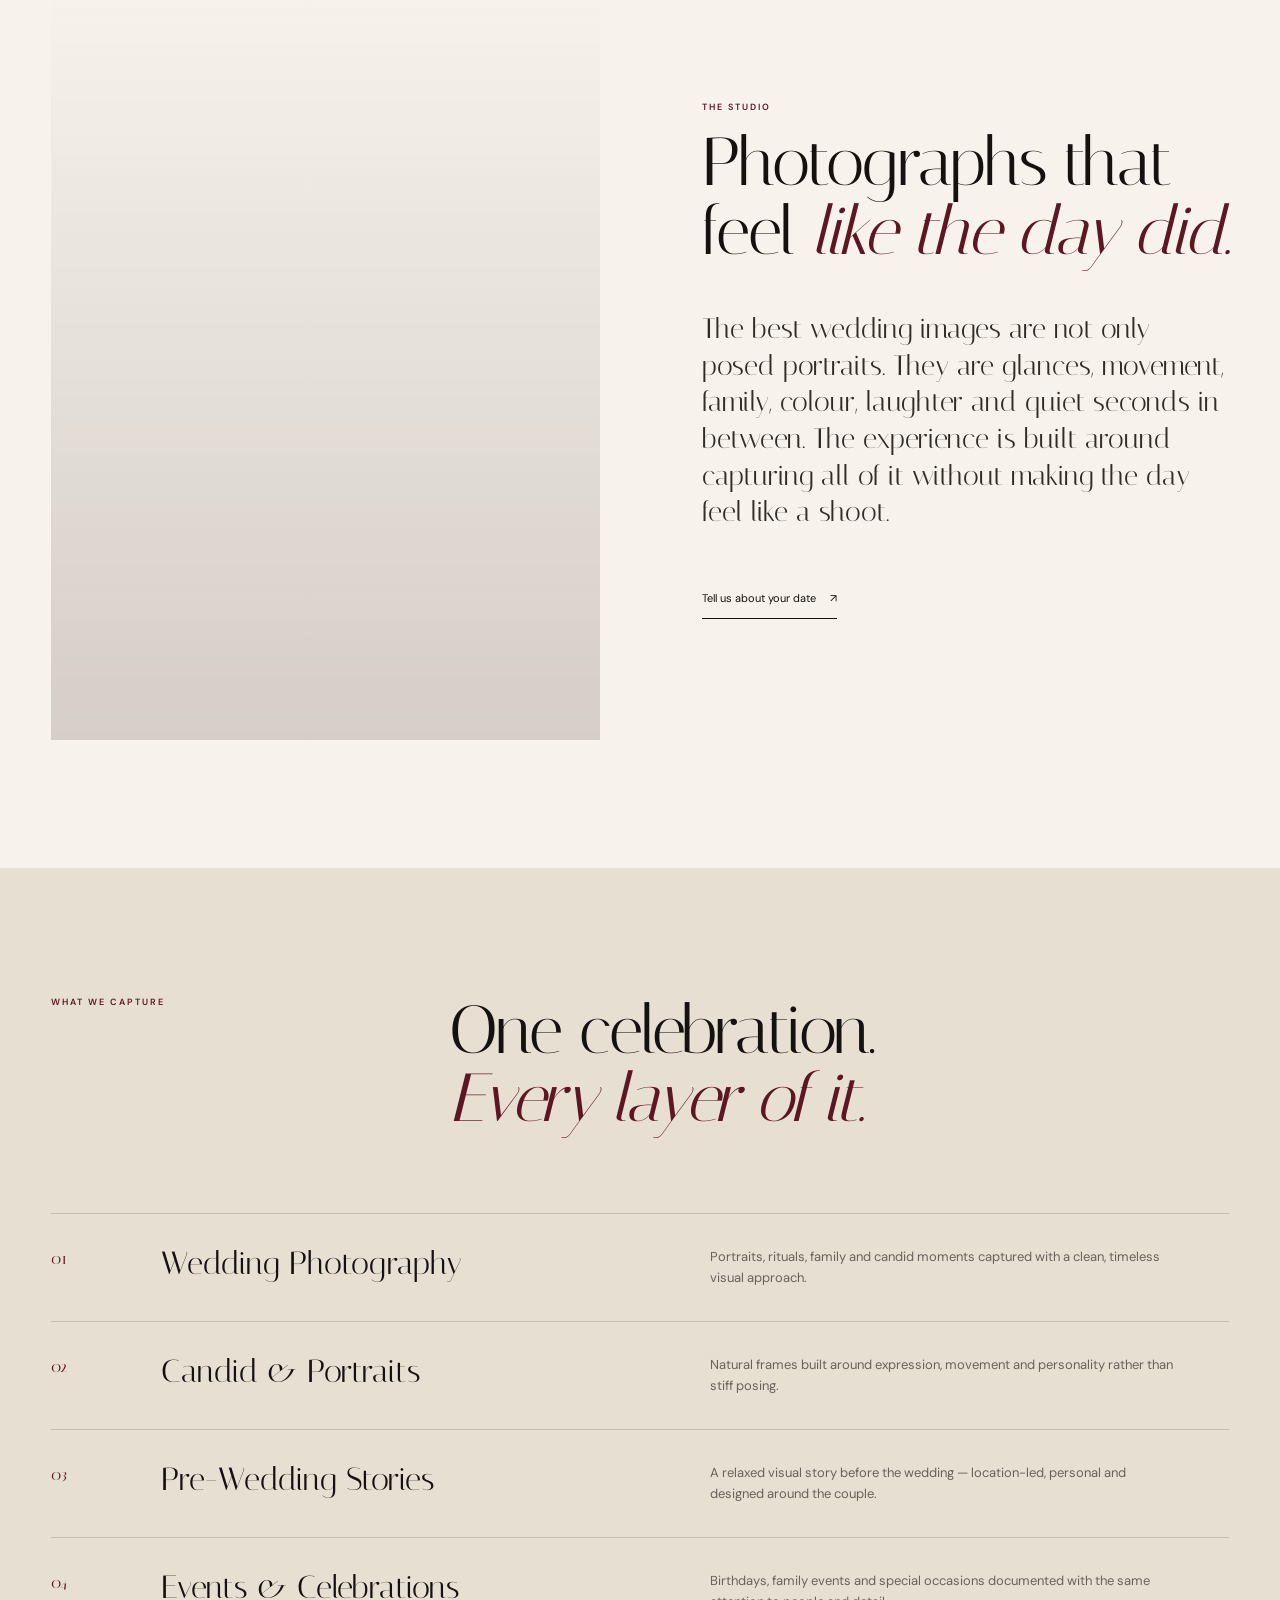
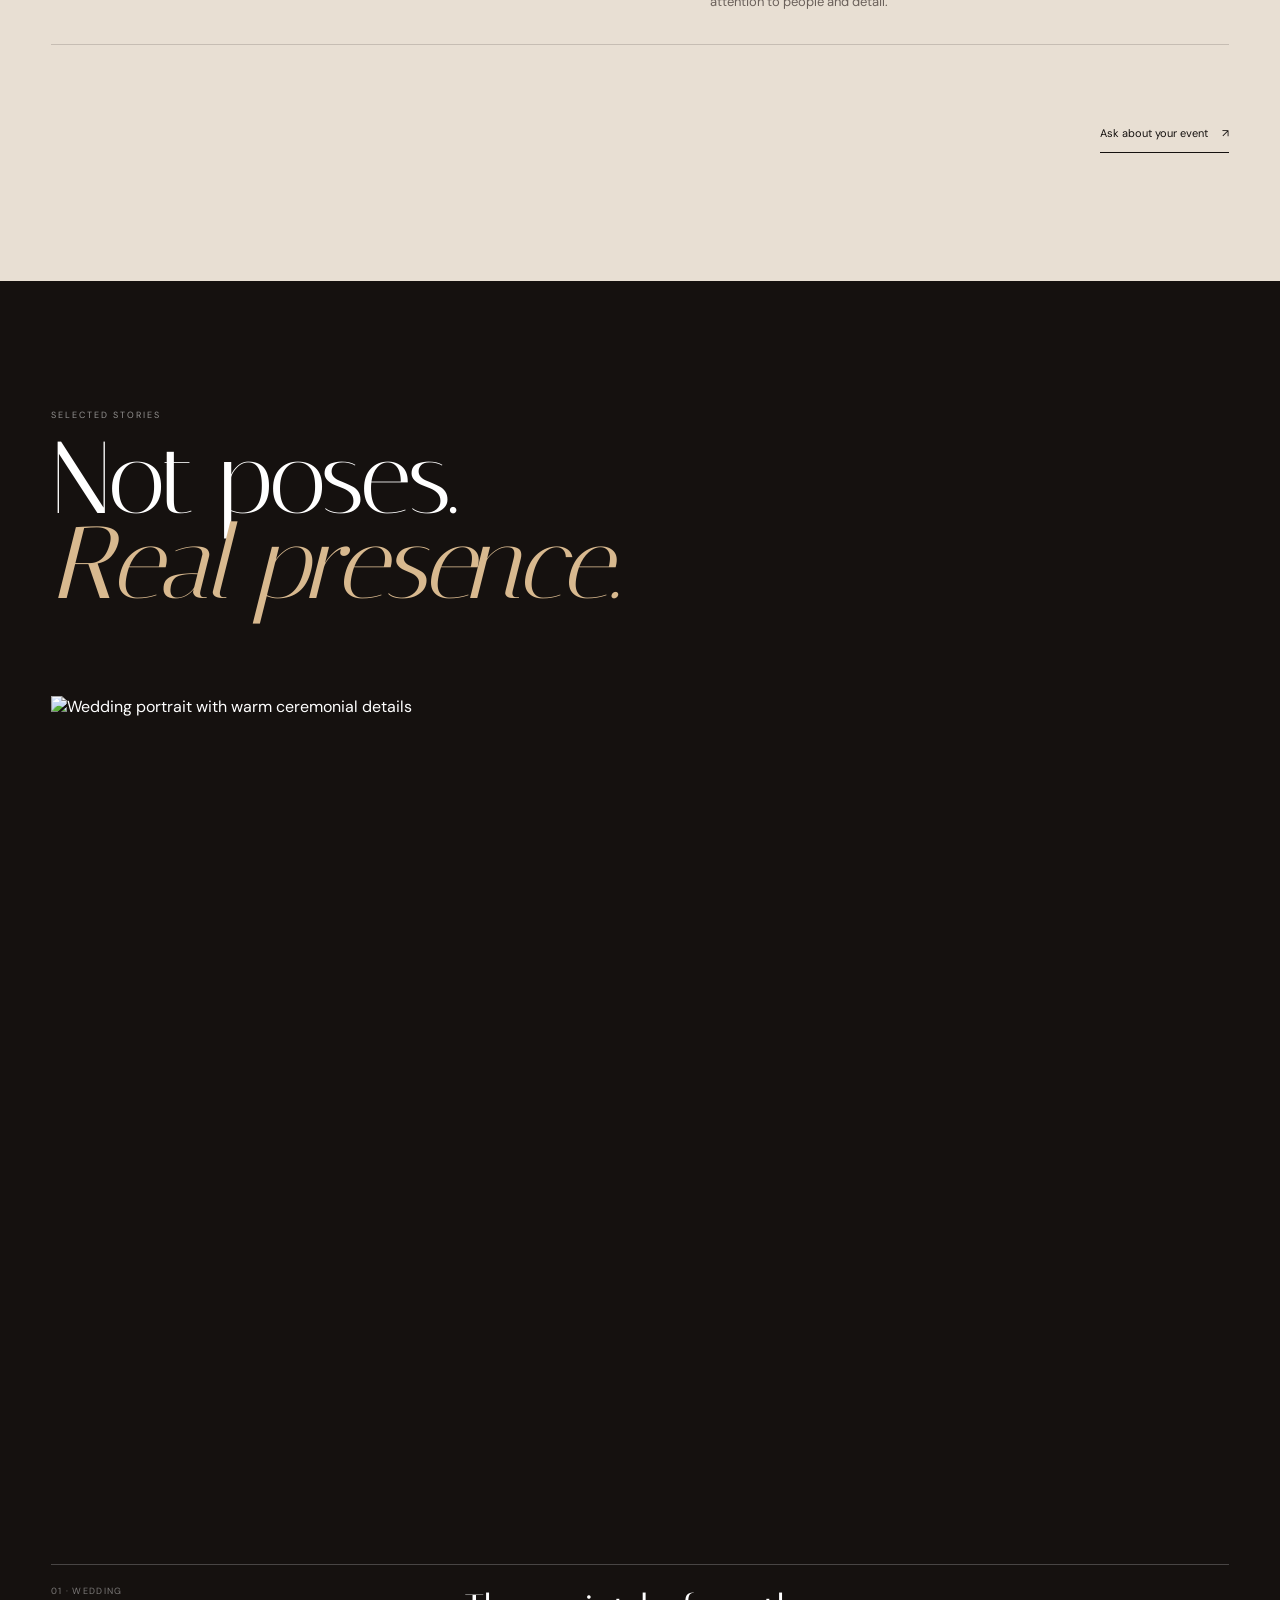
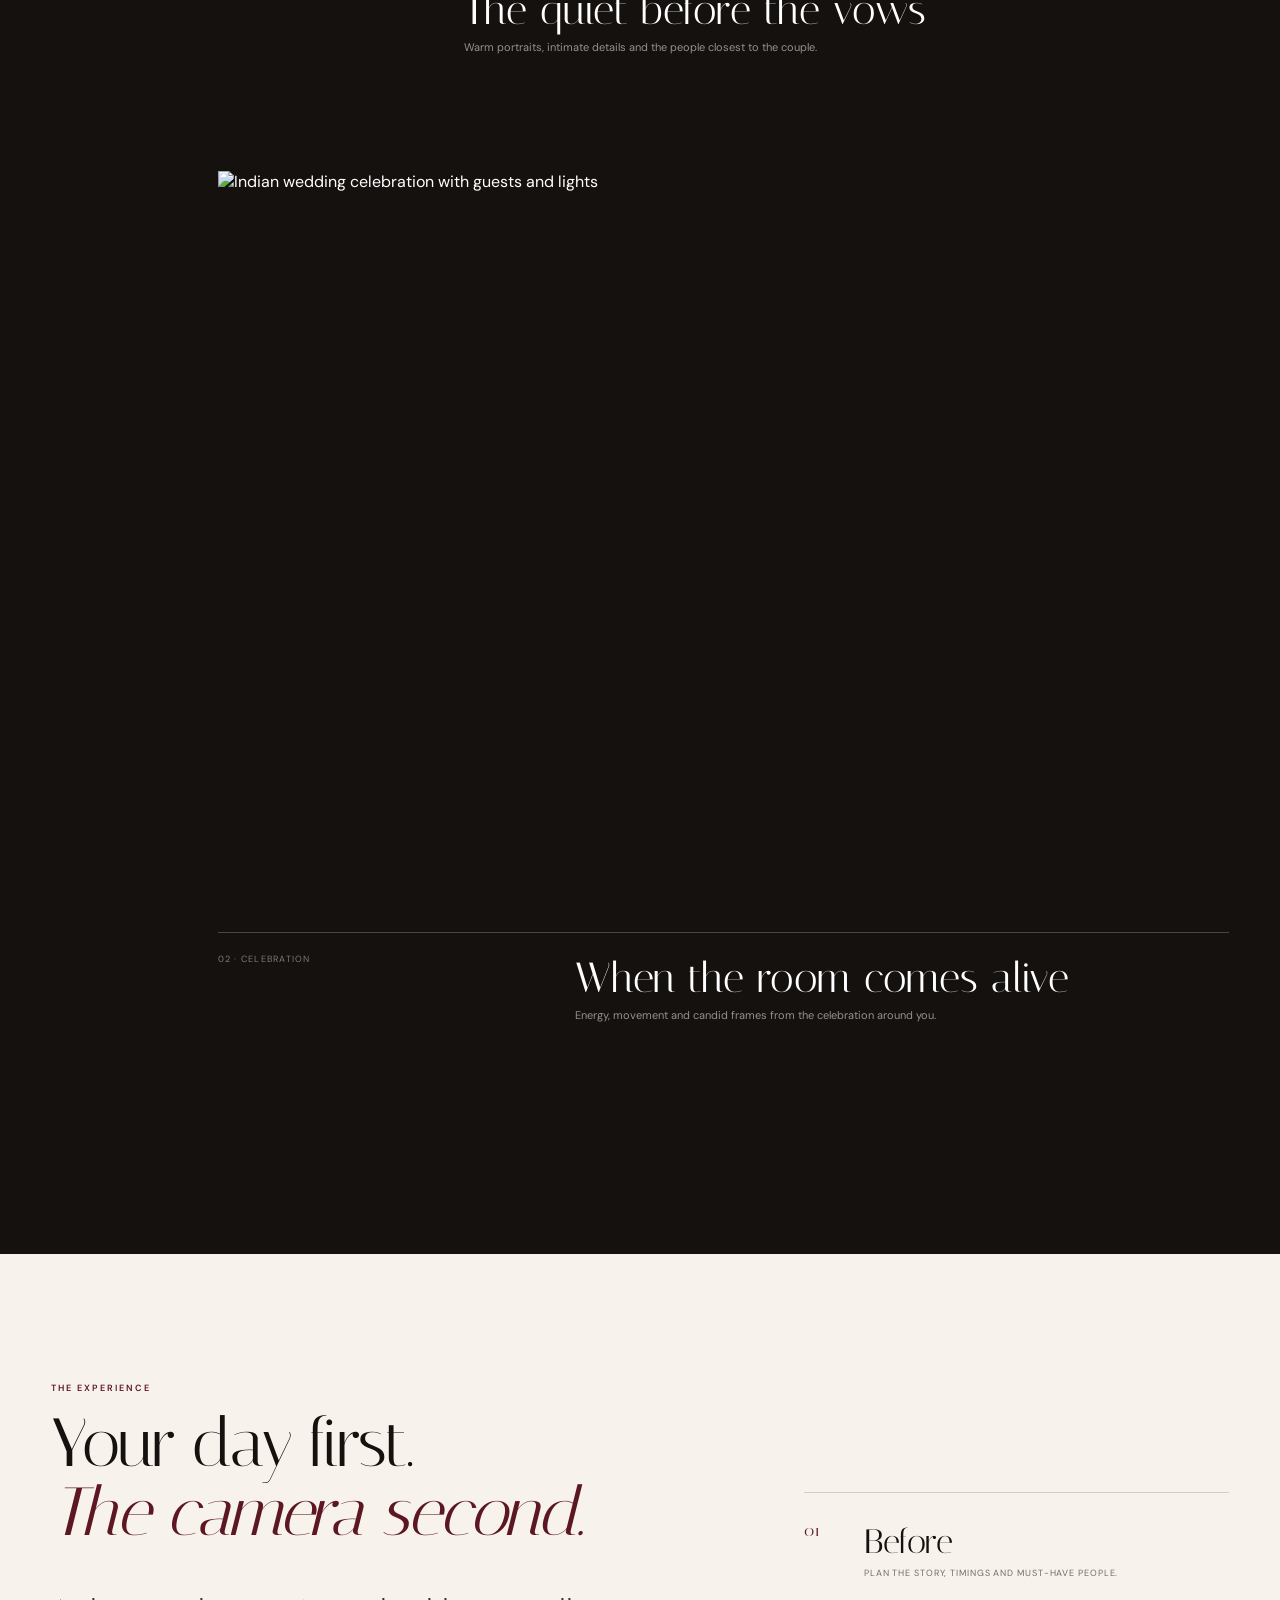
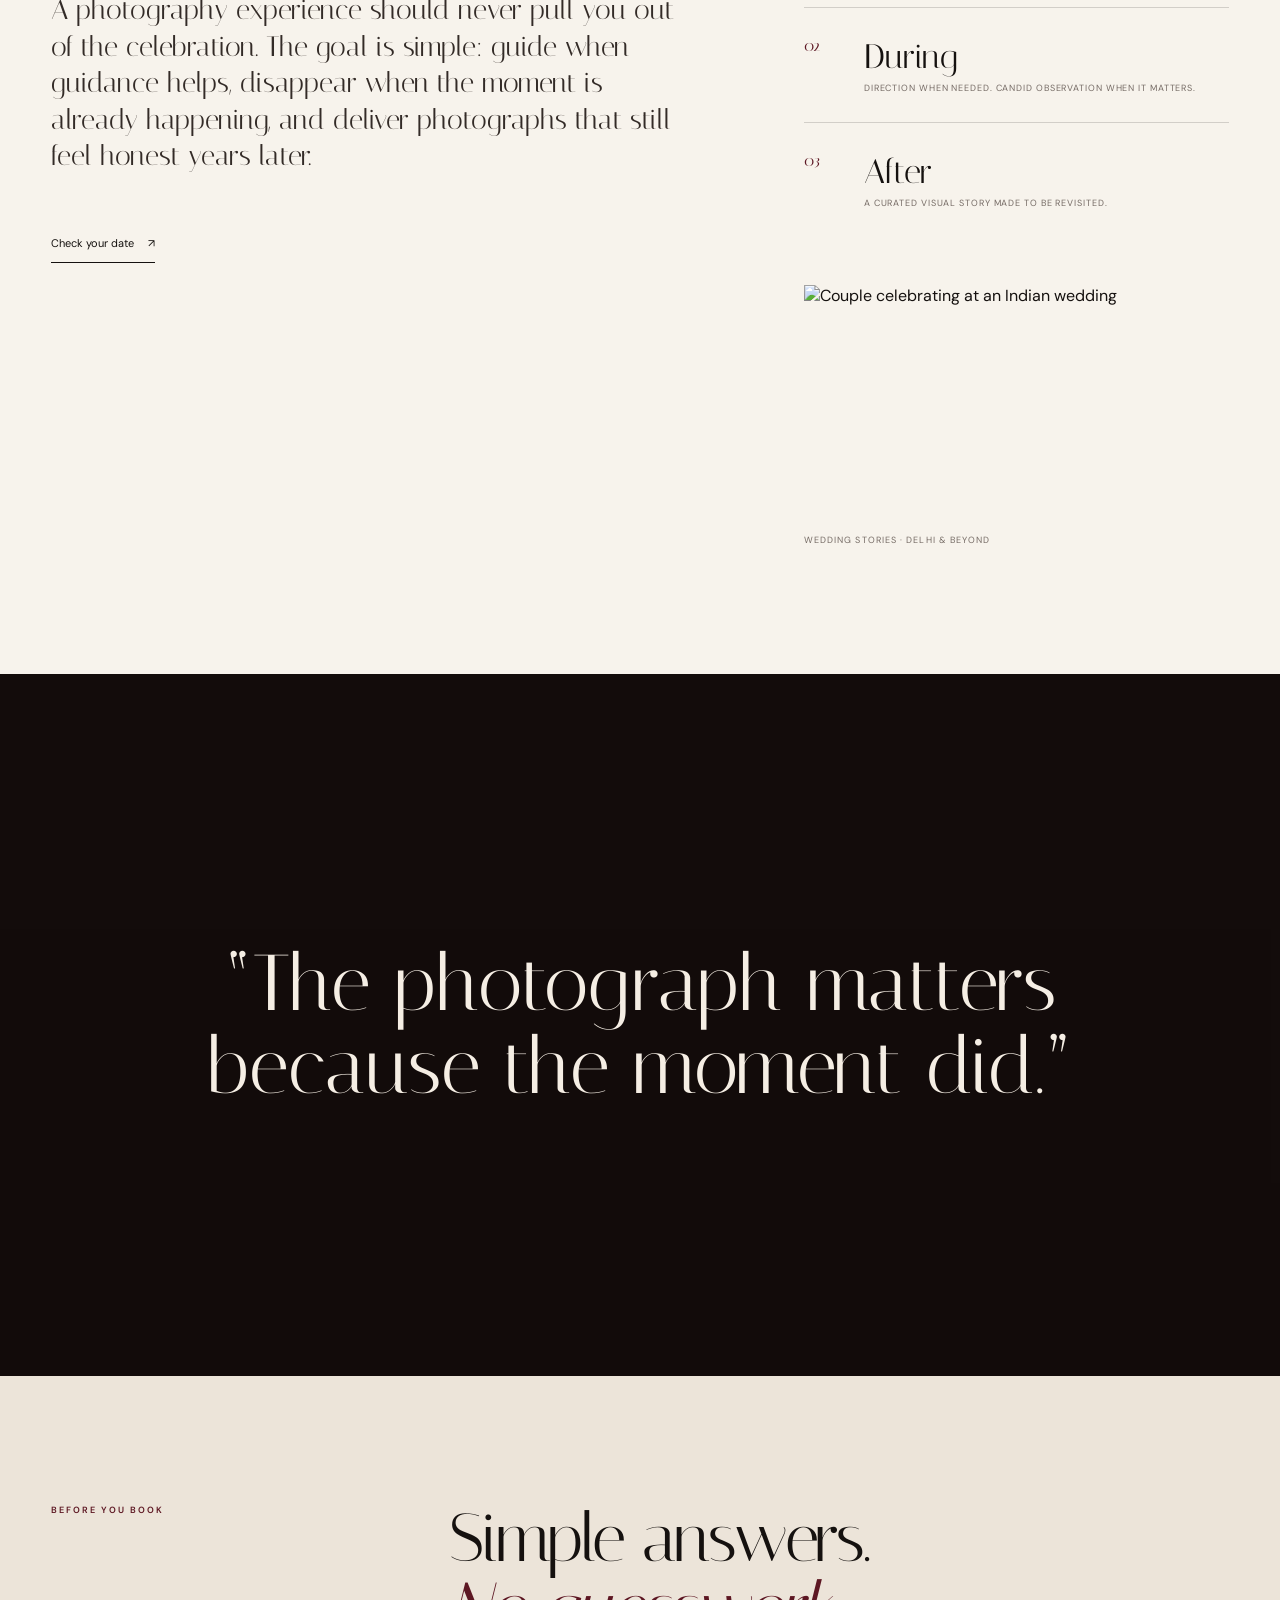
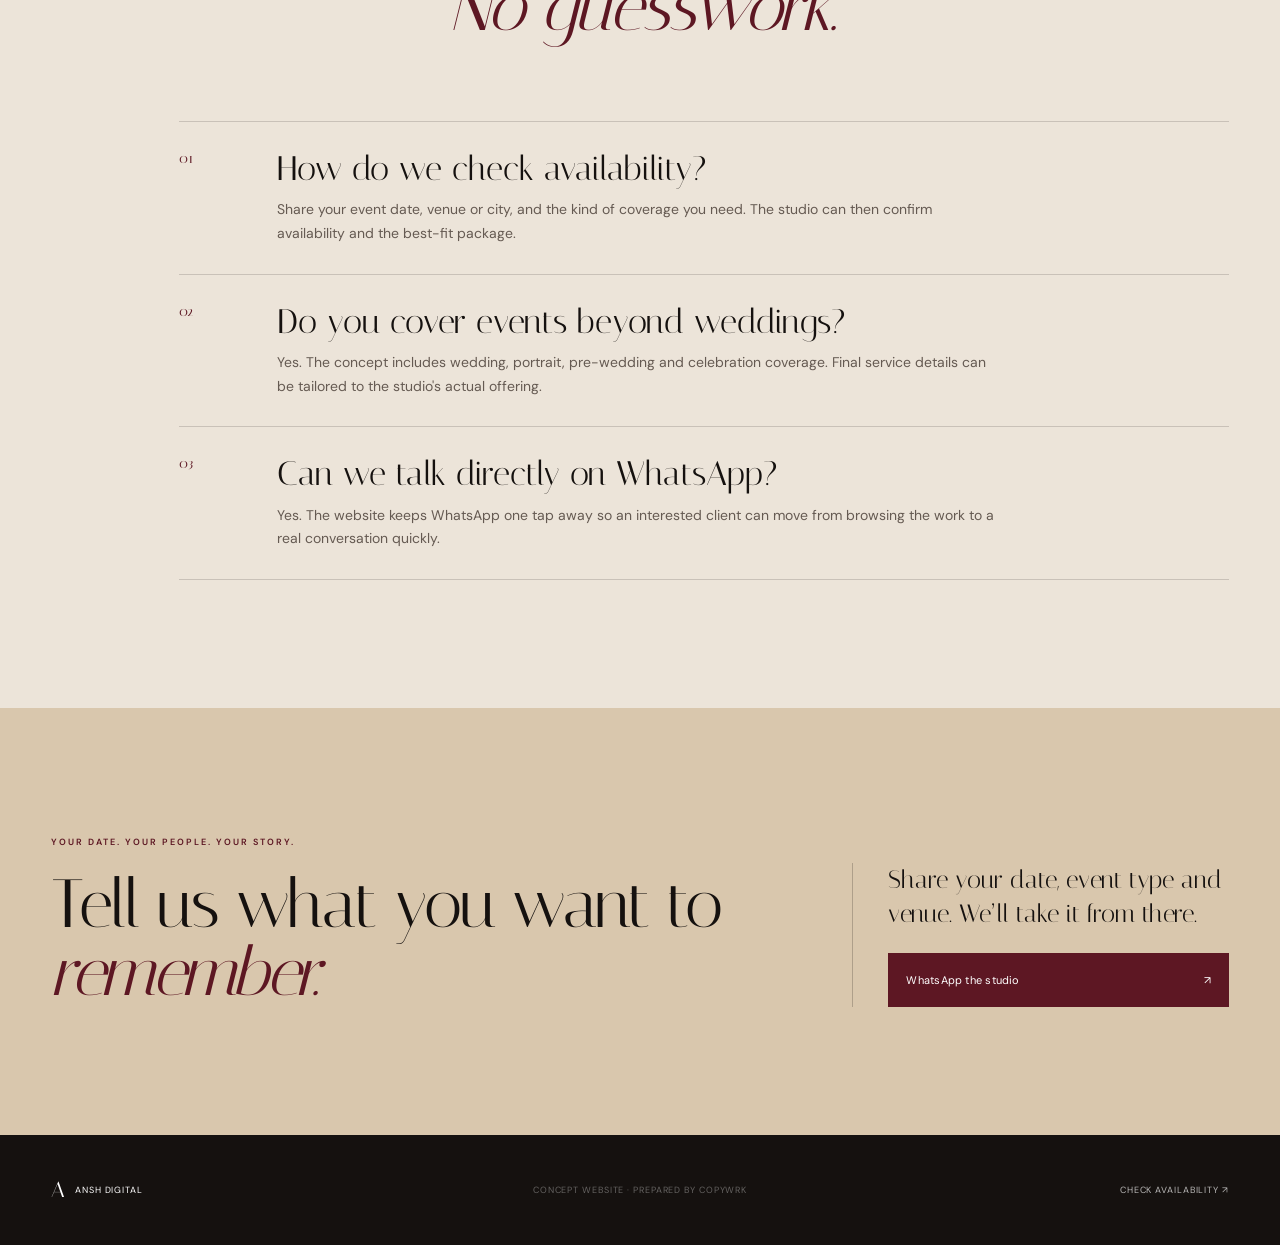
==== commit 07c0922f: "feat: create Ansh Digital Studio demo homepage" ====
--- a/index.html
+++ b/index.html
@@ -1,13 +1,160 @@
 <!DOCTYPE html>
-<html lang="en"><head><meta charset="utf-8"/><meta content="width=device-width,initial-scale=1" name="viewport"/><meta content="#120f0d" name="theme-color"/>
-<title>WingsCraft Entertainment | Luxury Wedding Planning</title><meta content="Luxury wedding planning by WingsCraft Entertainment for celebrations in Mumbai, destinations across India and worldwide, from planning to production." name="description"/>
-<link href="https://fonts.googleapis.com" rel="preconnect"/><link crossorigin="" href="https://fonts.gstatic.com" rel="preconnect"/><link href="https://fonts.googleapis.com/css2?family=DM+Sans:wght@300;400;500;600&amp;family=Italiana&amp;display=swap" rel="stylesheet"/><link href="/assets/css/foundation.css" rel="stylesheet"/><link href="/style.css" rel="stylesheet"/><link href="https://wingscraft-demo.vercel.app/" rel="canonical"/><meta content="WingsCraft Entertainment | Luxury Wedding Planning" property="og:title"/><meta content="Luxury wedding planning by WingsCraft Entertainment for celebrations in Mumbai, destinations across India and worldwide, from planning to production." property="og:description"/><meta content="website" property="og:type"/><meta content="https://wingscraft-demo.vercel.app/" property="og:url"/><meta content="summary_large_image" name="twitter:card"/></head><body><a class="wc-skip-link" href="#main">Skip to content</a><div aria-hidden="true" class="noise"></div><div aria-hidden="true" class="cursor-glow"></div><header class="nav" id="nav"><a aria-label="WingsCraft home" class="brand" href="/"><span class="brand-mark">W</span><span class="brand-word">WINGSCRAFT</span></a><nav aria-label="Primary" class="desktop-nav"><a href="/about">About</a><a href="/services">Services</a><a href="/weddings">Weddings</a><a href="/destinations">Destinations</a><a href="/gallery">Gallery</a></nav><a class="nav-cta wc-button wc-button--ghost" href="/contact">Plan a celebration <span>↗</span></a><button aria-expanded="false" aria-label="Open menu" class="menu-toggle"><span></span><span></span></button></header>
-<div aria-hidden="true" class="mobile-menu"><nav><a href="/about">About</a><a href="/services">Services</a><a href="/weddings">Weddings</a><a href="/destinations">Destinations</a><a href="/gallery">Gallery</a><a href="/contact">Contact</a></nav><div class="mobile-menu-meta"><span>Mumbai · India · Worldwide</span><a href="https://wa.me/919664338087" rel="noopener" target="_blank">WhatsApp ↗</a></div></div><main id="main"><section class="hero"><div aria-hidden="true" class="hero-media wc-media"><img alt="Luxury wedding celebration with elegant evening décor" decoding="async" fetchpriority="high" src="https://images.unsplash.com/photo-1773745060497-4cc1df774c72?auto=format&amp;fit=crop&amp;fm=webp&amp;ixlib=rb-4.1.0&amp;q=78&amp;w=1600"/></div><div class="hero-scrim"></div><div class="hero-topline reveal"><span>Mumbai · India · Worldwide</span><span>Wedding Planning &amp; Experiences</span></div><div class="hero-copy wc-stack"><p class="eyebrow wc-eyebrow reveal">WingsCraft Entertainment</p><h1 class="display wc-display reveal">Weddings,<br/><em>crafted to be felt.</em></h1><div class="hero-bottom reveal"><p class="wc-copy-text">From RSVP to the final farewell, we orchestrate celebrations with imagination, precision and deeply personal hospitality.</p><a class="text-link wc-link" href="/weddings">Explore celebrations <span>↗</span></a></div></div><div class="scroll-cue"><span></span></div></section>
-<section class="numbers section-pad wc-section"><div class="section-kicker wc-eyebrow">A legacy of celebration</div><div class="number-grid"><article class="stat wc-card reveal"><strong>1,500<span>+</span></strong><p>weddings shaped</p></article><article class="stat wc-card reveal"><strong>100<span>+</span></strong><p>destinations explored</p></article><article class="stat wc-card reveal"><strong>10<span>+</span></strong><p>years as WingsCraft</p></article><article class="stat wc-card reveal"><strong>01</strong><p>team, every detail</p></article></div><p class="source-note">Concept copy based on WingsCraft's current public profiles.</p></section>
-<section class="story section-pad wc-section"><div class="story-grid"><div class="story-image portrait parallax-img wc-media"><img alt="Indian wedding celebration with guests and ceremonial décor" decoding="async" loading="lazy" src="https://images.unsplash.com/photo-1735052712489-f45220126a0c?auto=format&amp;fit=crop&amp;fm=webp&amp;ixlib=rb-4.1.0&amp;q=78&amp;w=1200"/></div><div class="story-copy wc-stack"><p class="eyebrow dark wc-eyebrow reveal">Our story</p><h2 class="section-title wc-title reveal">A family instinct for <em>making moments grand.</em></h2><p class="lead reveal">Production, hospitality, logistics, artists, décor and coordination move as one—so a family can experience the celebration instead of managing it.</p><a class="underline-link wc-link reveal" href="/about">Discover WingsCraft <span>↗</span></a></div></div></section>
-<section class="services section-pad wc-section"><div class="section-head wc-stack reveal"><p class="eyebrow dark wc-eyebrow">One team. Every layer.</p><h2 class="section-title wc-title">Built around the <em>whole experience.</em></h2></div><div class="service-list"><article class="service-item wc-card reveal"><span>01</span><h3>Planning &amp; Coordination</h3><p>Timelines, vendors, ceremonies and every moving part held together with calm precision.</p></article><article class="service-item wc-card reveal"><span>02</span><h3>Production &amp; Technicals</h3><p>Stages, lighting, sound and show-flow engineered to make every reveal land.</p></article><article class="service-item wc-card reveal"><span>03</span><h3>Hospitality &amp; Logistics</h3><p>RSVP, guest movement, stays, transfers and the details that make people feel cared for.</p></article><article class="service-item wc-card reveal"><span>04</span><h3>Décor &amp; Floral Direction</h3><p>Modern concepts layered with culture, materiality and immersive spatial storytelling.</p></article></div><div class="section-action"><a class="underline-link wc-link" href="/services">Explore all expertise <span>↗</span></a></div></section>
-<section class="work"><div class="work-intro section-pad wc-section wc-stack reveal"><p class="eyebrow wc-eyebrow">Selected celebrations</p><h2 class="display small wc-display">Not events.<br/><em>Entire worlds.</em></h2></div><a class="project project-one wc-card" href="/weddings"><div class="project-image wc-media"><img alt="Wedding reception setting with floral and event décor" decoding="async" loading="lazy" src="https://images.unsplash.com/photo-1744805624954-a6686543c3ff?auto=format&amp;fit=crop&amp;fm=webp&amp;ixlib=rb-4.1.0&amp;q=80&amp;w=1300"/></div><div class="project-meta"><span>01 · Mumbai</span><div><h3>Ayushi &amp; Sahil</h3><p>Saya Grand Resort · spectacle balanced with intimacy.</p></div></div></a><a class="project project-two wc-card" href="/weddings"><div class="project-image wc-media"><img alt="Festive wedding venue arranged for a large celebration" decoding="async" loading="lazy" src="https://images.unsplash.com/photo-1722952934708-749c22eb2e58?auto=format&amp;fit=crop&amp;fm=webp&amp;ixlib=rb-4.1.0&amp;q=80&amp;w=1300"/></div><div class="project-meta"><span>02 · Mumbai</span><div><h3>Prachi &amp; Parag</h3><p>Saya Grand Club &amp; Spa · playful, theatrical detail.</p></div></div></a></section>
-<section class="destinations section-pad wc-section"><div class="dest-grid"><div class="dest-copy wc-stack"><p class="eyebrow dark wc-eyebrow reveal">Destination weddings</p><h2 class="section-title wc-title reveal">A destination should feel <em>like it was chosen for you.</em></h2><p class="lead reveal">Venue discovery, rooms, transfers, local experiences and every itinerary detail handled as one connected journey.</p><a class="underline-link wc-link reveal" href="/destinations">Explore destinations <span>↗</span></a></div><div class="dest-cards"><article class="dest-card wc-card reveal"><span>01</span><h3>Royal India</h3><p>Udaipur · Jaipur · Jodhpur</p></article><article class="dest-card wc-card reveal"><span>02</span><h3>Coastal</h3><p>Goa · Kerala · Alibaug</p></article><article class="dest-card wc-card reveal"><span>03</span><h3>Beyond Borders</h3><p>Thailand · Bali · Dubai</p></article><figure class="dest-visual wc-media reveal"><img alt="Destination wedding setting prepared for an Indian celebration" decoding="async" loading="lazy" src="https://images.unsplash.com/photo-1735052712489-f45220126a0c?auto=format&amp;fit=crop&amp;fm=webp&amp;ixlib=rb-4.1.0&amp;q=76&amp;w=1000"/><figcaption>India · destination celebrations</figcaption></figure></div></div></section>
-<section class="manifesto"><div class="manifesto-image wc-media"><img alt="Wedding guests celebrating together beneath warm event lighting" decoding="async" loading="lazy" src="https://images.unsplash.com/photo-1735052712464-9d24b69be5f5?auto=format&amp;fit=crop&amp;fm=webp&amp;ixlib=rb-4.1.0&amp;q=80&amp;w=1400"/></div><div class="manifesto-overlay"></div><blockquote class="reveal">“The best wedding planning disappears into the feeling of the day.”</blockquote></section>
-<section class="faq-section section-pad wc-section" id="faq"><div class="section-head wc-stack reveal"><p class="eyebrow dark wc-eyebrow">Frequently asked questions</p><h2 class="section-title wc-title">Planning, without the <em>guesswork.</em></h2></div><div class="faq-list"><article class="faq-item wc-card reveal"><span>01</span><div><h3>Does WingsCraft plan destination weddings?</h3><p>Yes. WingsCraft’s public service profile includes destination wedding planning, with support for venue discovery, guest stays, transfers and on-ground coordination.</p></div></article><article class="faq-item wc-card reveal"><span>02</span><div><h3>What parts of a wedding can WingsCraft manage?</h3><p>The planning scope can include coordination, production and technicals, décor and floral direction, guest hospitality, logistics and entertainment management.</p></div></article><article class="faq-item wc-card reveal"><span>03</span><div><h3>Can WingsCraft handle guest hospitality and logistics?</h3><p>Yes. The service concept includes RSVP support, guest movement, accommodation coordination, transfers and itinerary planning so families can focus on the celebration.</p></div></article><article class="faq-item wc-card reveal"><span>04</span><div><h3>How do we start planning with WingsCraft?</h3><p>Start by sharing your wedding date, city or destination, approximate guest count and the experience you want to create. The team can then discuss the appropriate planning scope.</p></div></article></div><p class="faq-links reveal">Explore our <a href="/services">planning services</a> or browse the <a href="/gallery">wedding gallery</a> before you start a conversation.</p></section>
-<section class="contact section-pad wc-section"><p class="eyebrow dark wc-eyebrow reveal">Begin your celebration</p><div class="contact-grid"><h2 class="section-title wc-title reveal">Tell us what you want people to <em>remember.</em></h2><div class="contact-card wc-card reveal"><p>Share your date, city, guest count and the feeling you want to create.</p><a class="primary-btn wc-button" href="/contact">Start the conversation <span>↗</span></a></div></div></section></main><footer><a class="footer-brand" href="/"><span>W</span> WINGSCRAFT</a><div class="footer-note">Concept website · Prepared by Copywrk</div><a href="/contact">Plan a celebration ↗</a></footer><div aria-label="Quick contact" class="mobile-contact-bar"><a href="/weddings">View weddings</a><a href="https://wa.me/919664338087" rel="noopener" target="_blank">WhatsApp WingsCraft</a></div><script src="https://cdn.jsdelivr.net/npm/@studio-freight/lenis@1.0.42/dist/lenis.min.js"></script><script src="https://cdn.jsdelivr.net/npm/animejs@3.2.2/lib/anime.min.js"></script><script src="/script.js"></script></body></html>+<html lang="en">
+<head>
+<meta charset="utf-8"/>
+<meta name="viewport" content="width=device-width,initial-scale=1"/>
+<meta name="theme-color" content="#120f0d"/>
+<title>Ansh Digital Studio | Wedding & Event Photography</title>
+<meta name="description" content="Concept website for Ansh Digital Studio — wedding, event and portrait photography with a clean portfolio and simple enquiry experience."/>
+<link rel="preconnect" href="https://fonts.googleapis.com"/>
+<link rel="preconnect" href="https://fonts.gstatic.com" crossorigin/>
+<link href="https://fonts.googleapis.com/css2?family=DM+Sans:wght@300;400;500;600&family=Italiana&display=swap" rel="stylesheet"/>
+<link href="/style.css" rel="stylesheet"/>
+<style>
+html{scroll-behavior:smooth}
+.brand-mark{font-family:Italiana,serif}
+.photo-note{font-size:.72rem;opacity:.55;margin-top:1rem}
+.mobile-contact-bar a:first-child{background:#f3ede7;color:#171310}
+@media(max-width:760px){.hero-topline span:last-child{display:none}}
+</style>
+</head>
+<body>
+<div aria-hidden="true" class="noise"></div>
+<div aria-hidden="true" class="cursor-glow"></div>
+
+<header class="nav" id="nav">
+<a aria-label="Ansh Digital Studio home" class="brand" href="#top"><span class="brand-mark">A</span><span class="brand-word">ANSH DIGITAL</span></a>
+<nav aria-label="Primary" class="desktop-nav">
+<a href="#about">About</a><a href="#services">Services</a><a href="#work">Portfolio</a><a href="#experience">Experience</a><a href="#contact">Contact</a>
+</nav>
+<a class="nav-cta" href="#contact">Check availability <span>↗</span></a>
+<button aria-expanded="false" aria-label="Open menu" class="menu-toggle"><span></span><span></span></button>
+</header>
+
+<div aria-hidden="true" class="mobile-menu">
+<nav><a href="#about">About</a><a href="#services">Services</a><a href="#work">Portfolio</a><a href="#experience">Experience</a><a href="#contact">Contact</a></nav>
+<div class="mobile-menu-meta"><span>Delhi · Weddings · Events</span><a href="https://wa.me/919717847312" rel="noopener" target="_blank">WhatsApp ↗</a></div>
+</div>
+
+<main id="top">
+<section class="hero">
+<div aria-hidden="true" class="hero-media"><img alt="Indian wedding couple during an evening celebration" decoding="async" fetchpriority="high" src="https://images.unsplash.com/photo-1735052712489-f45220126a0c?auto=format&fit=crop&fm=webp&ixlib=rb-4.1.0&q=82&w=1800"/></div>
+<div class="hero-scrim"></div>
+<div class="hero-topline reveal"><span>Delhi · India</span><span>Wedding & Event Photography</span></div>
+<div class="hero-copy">
+<p class="eyebrow reveal">Ansh Digital Studio</p>
+<h1 class="display reveal">Stories,<br/><em>held in light.</em></h1>
+<div class="hero-bottom reveal">
+<p>Wedding photography that feels warm, personal and alive — from the smallest rituals to the moments everyone remembers.</p>
+<a class="text-link" href="#work">View the portfolio <span>↗</span></a>
+</div>
+</div>
+<div class="scroll-cue"><span></span></div>
+</section>
+
+<section class="numbers section-pad">
+<div class="section-kicker">Made for memories that stay</div>
+<div class="number-grid">
+<article class="stat reveal"><strong>4.8<span>★</span></strong><p>public rating</p></article>
+<article class="stat reveal"><strong>01</strong><p>story at a time</p></article>
+<article class="stat reveal"><strong>03</strong><p>ways to remember it</p></article>
+<article class="stat reveal"><strong>∞</strong><p>moments worth keeping</p></article>
+</div>
+<p class="source-note">Concept website · final proof points can be replaced with verified studio figures.</p>
+</section>
+
+<section class="story section-pad" id="about">
+<div class="story-grid">
+<div class="story-image portrait parallax-img"><img alt="Bride photographed in warm wedding light" decoding="async" loading="lazy" src="https://images.unsplash.com/photo-1722952934708-749c22eb2e58?auto=format&fit=crop&fm=webp&ixlib=rb-4.1.0&q=80&w=1200"/></div>
+<div class="story-copy">
+<p class="eyebrow dark reveal">The studio</p>
+<h2 class="section-title reveal">Photographs that feel <em>like the day did.</em></h2>
+<p class="lead reveal">The best wedding images are not only posed portraits. They are glances, movement, family, colour, laughter and quiet seconds in between. The experience is built around capturing all of it without making the day feel like a shoot.</p>
+<a class="underline-link reveal" href="#contact">Tell us about your date <span>↗</span></a>
+</div>
+</div>
+</section>
+
+<section class="services section-pad" id="services">
+<div class="section-head reveal"><p class="eyebrow dark">What we capture</p><h2 class="section-title">One celebration.<br/><em>Every layer of it.</em></h2></div>
+<div class="service-list">
+<article class="service-item reveal"><span>01</span><h3>Wedding Photography</h3><p>Portraits, rituals, family and candid moments captured with a clean, timeless visual approach.</p></article>
+<article class="service-item reveal"><span>02</span><h3>Candid & Portraits</h3><p>Natural frames built around expression, movement and personality rather than stiff posing.</p></article>
+<article class="service-item reveal"><span>03</span><h3>Pre-Wedding Stories</h3><p>A relaxed visual story before the wedding — location-led, personal and designed around the couple.</p></article>
+<article class="service-item reveal"><span>04</span><h3>Events & Celebrations</h3><p>Birthdays, family events and special occasions documented with the same attention to people and detail.</p></article>
+</div>
+<div class="section-action"><a class="underline-link" href="#contact">Ask about your event <span>↗</span></a></div>
+</section>
+
+<section class="work" id="work">
+<div class="work-intro section-pad reveal"><p class="eyebrow">Selected stories</p><h2 class="display small">Not poses.<br/><em>Real presence.</em></h2></div>
+<a class="project project-one" href="#contact">
+<div class="project-image"><img alt="Wedding portrait with warm ceremonial details" decoding="async" loading="lazy" src="https://images.unsplash.com/photo-1744805624954-a6686543c3ff?auto=format&fit=crop&fm=webp&ixlib=rb-4.1.0&q=82&w=1400"/></div>
+<div class="project-meta"><span>01 · Wedding</span><div><h3>The quiet before the vows</h3><p>Warm portraits, intimate details and the people closest to the couple.</p></div></div>
+</a>
+<a class="project project-two" href="#contact">
+<div class="project-image"><img alt="Indian wedding celebration with guests and lights" decoding="async" loading="lazy" src="https://images.unsplash.com/photo-1735052712464-9d24b69be5f5?auto=format&fit=crop&fm=webp&ixlib=rb-4.1.0&q=82&w=1400"/></div>
+<div class="project-meta"><span>02 · Celebration</span><div><h3>When the room comes alive</h3><p>Energy, movement and candid frames from the celebration around you.</p></div></div>
+</a>
+</section>
+
+<section class="destinations section-pad" id="experience">
+<div class="dest-grid">
+<div class="dest-copy">
+<p class="eyebrow dark reveal">The experience</p>
+<h2 class="section-title reveal">Your day first.<br/><em>The camera second.</em></h2>
+<p class="lead reveal">A photography experience should never pull you out of the celebration. The goal is simple: guide when guidance helps, disappear when the moment is already happening, and deliver photographs that still feel honest years later.</p>
+<a class="underline-link reveal" href="#contact">Check your date <span>↗</span></a>
+</div>
+<div class="dest-cards">
+<article class="dest-card reveal"><span>01</span><h3>Before</h3><p>Plan the story, timings and must-have people.</p></article>
+<article class="dest-card reveal"><span>02</span><h3>During</h3><p>Direction when needed. Candid observation when it matters.</p></article>
+<article class="dest-card reveal"><span>03</span><h3>After</h3><p>A curated visual story made to be revisited.</p></article>
+<figure class="dest-visual reveal"><img alt="Couple celebrating at an Indian wedding" decoding="async" loading="lazy" src="https://images.unsplash.com/photo-1773745060497-4cc1df774c72?auto=format&fit=crop&fm=webp&ixlib=rb-4.1.0&q=78&w=1000"/><figcaption>Wedding stories · Delhi & beyond</figcaption></figure>
+</div>
+</div>
+</section>
+
+<section class="manifesto">
+<div class="manifesto-image"><img alt="Wedding guests celebrating under warm lights" decoding="async" loading="lazy" src="https://images.unsplash.com/photo-1735052712464-9d24b69be5f5?auto=format&fit=crop&fm=webp&ixlib=rb-4.1.0&q=80&w=1500"/></div>
+<div class="manifesto-overlay"></div>
+<blockquote class="reveal">“The photograph matters because the moment did.”</blockquote>
+</section>
+
+<section class="faq-section section-pad" id="faq">
+<div class="section-head reveal"><p class="eyebrow dark">Before you book</p><h2 class="section-title">Simple answers.<br/><em>No guesswork.</em></h2></div>
+<div class="faq-list">
+<article class="faq-item reveal"><span>01</span><div><h3>How do we check availability?</h3><p>Share your event date, venue or city, and the kind of coverage you need. The studio can then confirm availability and the best-fit package.</p></div></article>
+<article class="faq-item reveal"><span>02</span><div><h3>Do you cover events beyond weddings?</h3><p>Yes. The concept includes wedding, portrait, pre-wedding and celebration coverage. Final service details can be tailored to the studio's actual offering.</p></div></article>
+<article class="faq-item reveal"><span>03</span><div><h3>Can we talk directly on WhatsApp?</h3><p>Yes. The website keeps WhatsApp one tap away so an interested client can move from browsing the work to a real conversation quickly.</p></div></article>
+</div>
+</section>
+
+<section class="contact section-pad" id="contact">
+<p class="eyebrow dark reveal">Your date. Your people. Your story.</p>
+<div class="contact-grid">
+<h2 class="section-title reveal">Tell us what you want to <em>remember.</em></h2>
+<div class="contact-card reveal">
+<p>Share your date, event type and venue. We’ll take it from there.</p>
+<a class="primary-btn" href="https://wa.me/919717847312" rel="noopener" target="_blank">WhatsApp the studio <span>↗</span></a>
+</div>
+</div>
+</section>
+</main>
+
+<footer>
+<a class="footer-brand" href="#top"><span>A</span> ANSH DIGITAL</a>
+<div class="footer-note">Concept website · Prepared by Copywrk</div>
+<a href="#contact">Check availability ↗</a>
+</footer>
+
+<div aria-label="Quick contact" class="mobile-contact-bar">
+<a href="#work">View portfolio</a>
+<a href="https://wa.me/919717847312" rel="noopener" target="_blank">WhatsApp studio</a>
+</div>
+
+<script src="https://cdn.jsdelivr.net/npm/@studio-freight/lenis@1.0.42/dist/lenis.min.js"></script>
+<script src="https://cdn.jsdelivr.net/npm/animejs@3.2.2/lib/anime.min.js"></script>
+<script src="/script.js"></script>
+</body>
+</html>
